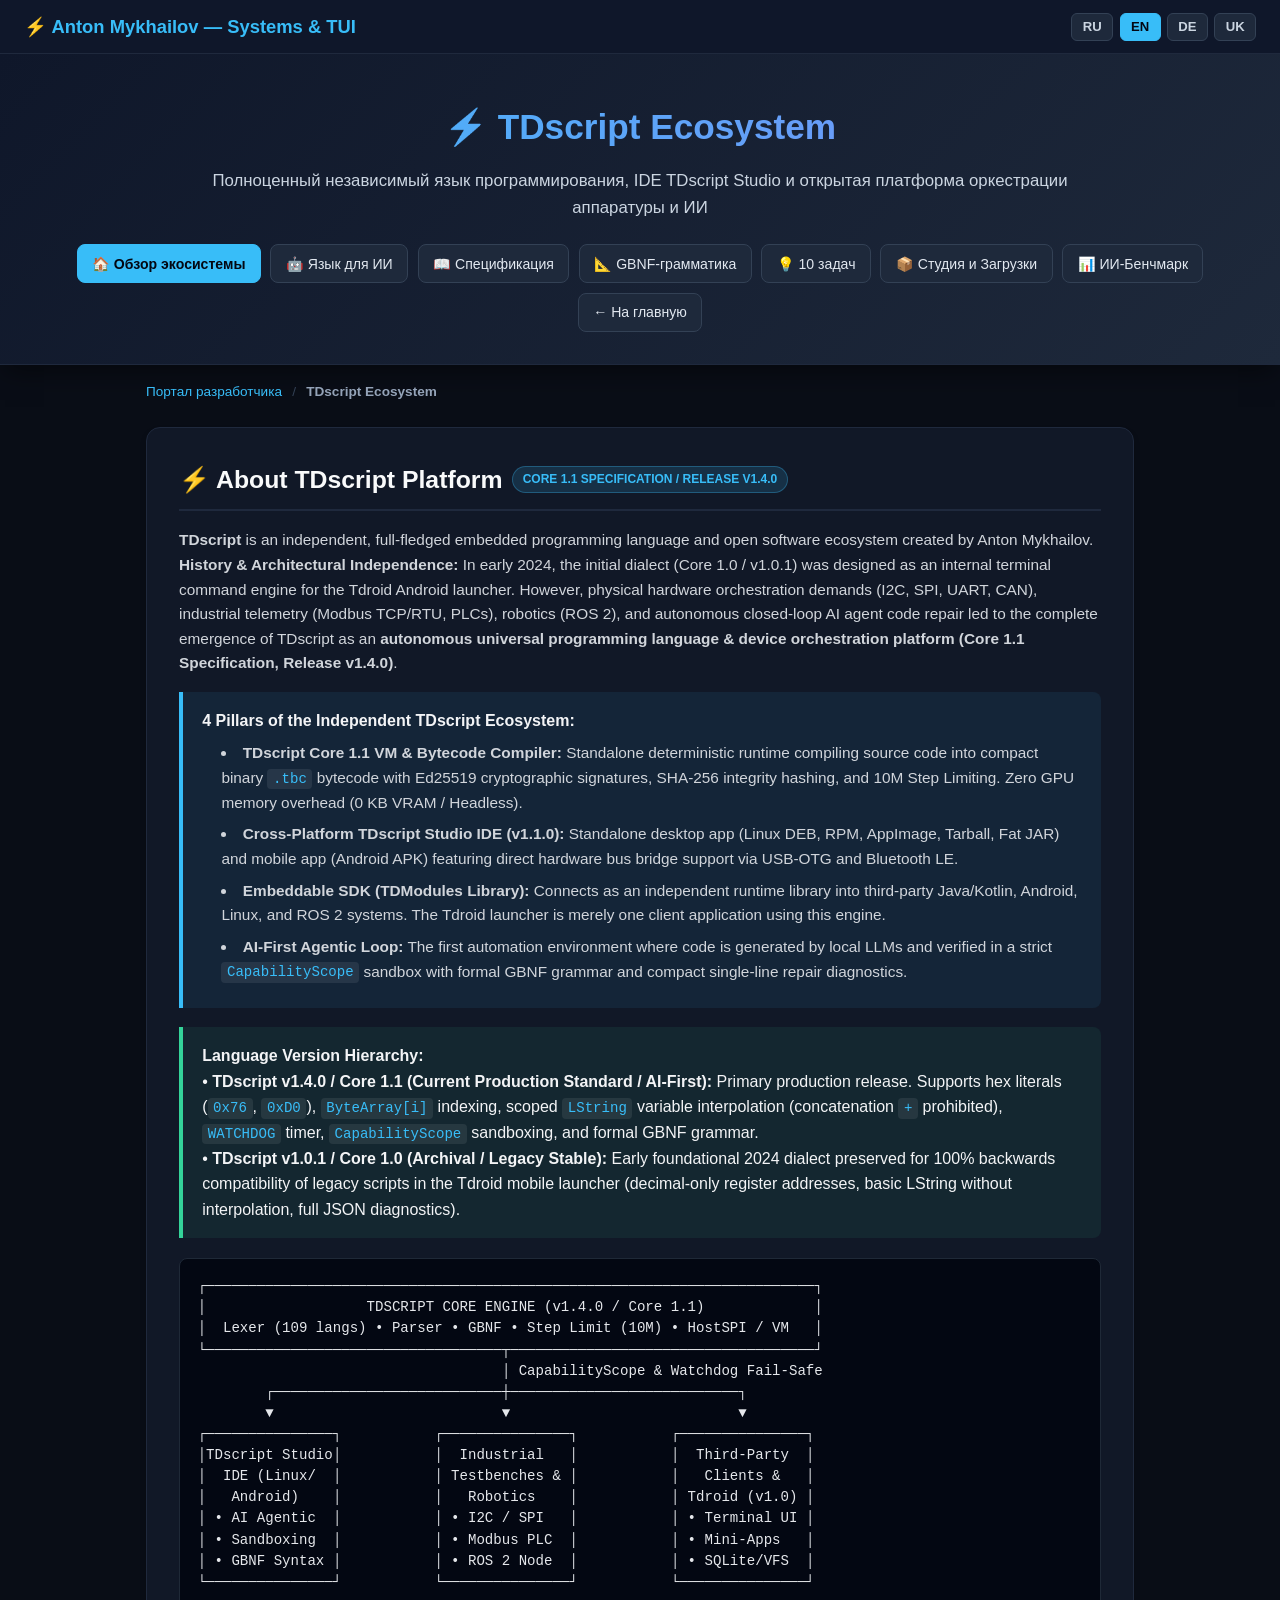
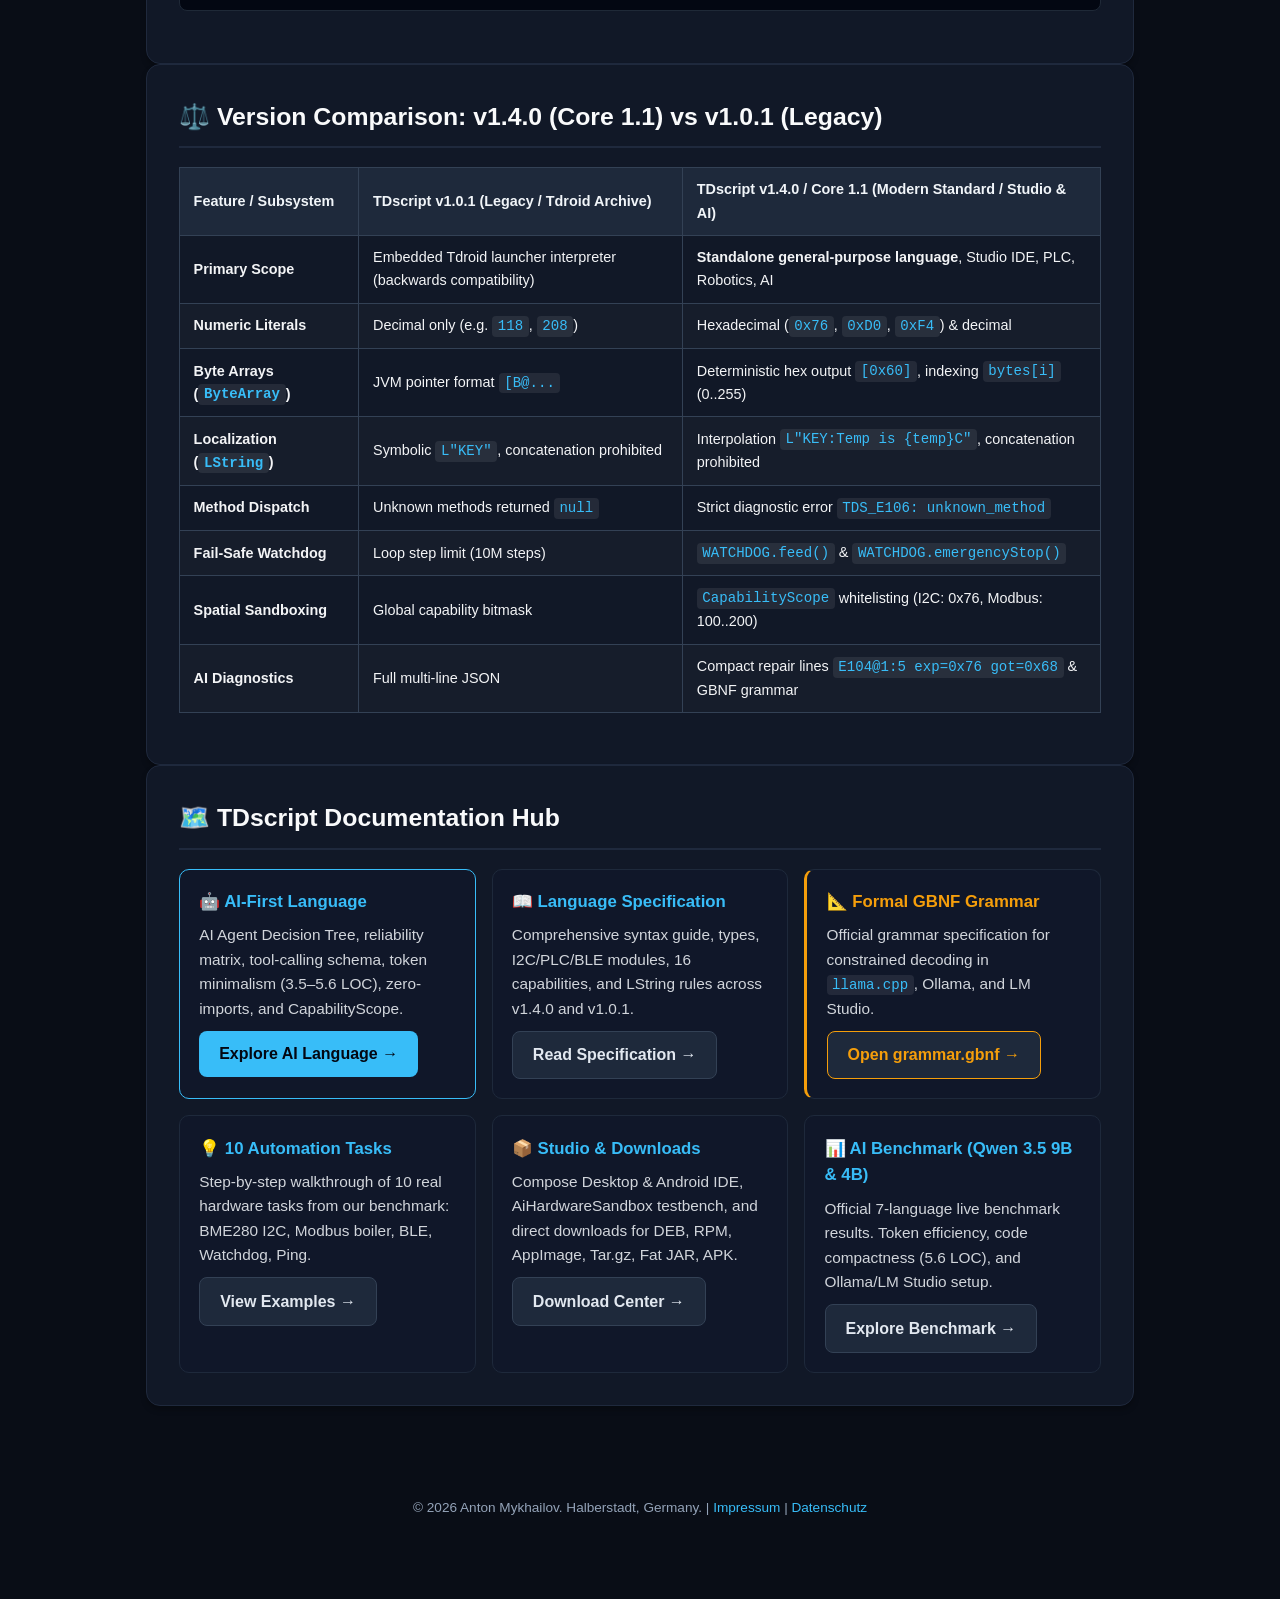
==== tdscript/index.html @ 23e8e233 "feat(ai-language): add AI Decision Tree, reliability matrix, LLM direct appeal, and tool calling sch" ====
<!DOCTYPE html>
<html lang="ru">
<head>
  <meta charset="UTF-8">
  <meta name="viewport" content="width=device-width, initial-scale=1.0">
  <title>TDscript Ecosystem — Independent Scripting Language, Studio IDE & Hardware Orchestration</title>
  <meta name="description" content="TDscript: Standalone deterministic programming language, TDscript Studio IDE, and device orchestration platform for microchips, robotics, and industrial IoT (v1.4.0 Core 1.1 & v1.0.1 Legacy)." />
  <link rel="stylesheet" href="../css/style.css">
  <link rel="help" type="text/plain" href="../llms.txt" title="LLM context file" />
</head>
<body>

  <!-- TOP BAR -->
  <div class="top-bar">
    <a href="../index.html" class="logo">⚡ Anton Mykhailov — Systems & TUI</a>
    <div class="lang-switcher">
      <button class="lang-btn active" id="btn-ru" onclick="setLang('ru')">RU</button>
      <button class="lang-btn" id="btn-en" onclick="setLang('en')">EN</button>
      <button class="lang-btn" id="btn-de" onclick="setLang('de')">DE</button>
      <button class="lang-btn" id="btn-uk" onclick="setLang('uk')">UK</button>
    </div>
  </div>

  <!-- HEADER -->
  <header>
    <h1>⚡ TDscript Ecosystem</h1>
    <p>Полноценный независимый язык программирования, IDE TDscript Studio и открытая платформа оркестрации аппаратуры и ИИ</p>
    <nav class="nav-bar">
      <a href="index.html" class="active">🏠 Обзор экосистемы</a>
      <a href="ai-language.html">🤖 Язык для ИИ</a>
      <a href="language.html">📖 Спецификация</a>
      <a href="grammar.gbnf" target="_blank">📐 GBNF-грамматика</a>
      <a href="examples.html">💡 10 задач</a>
      <a href="studio.html">📦 Студия и Загрузки</a>
      <a href="benchmark.html">📊 ИИ-Бенчмарк</a>
      <a href="../index.html">← На главную</a>
    </nav>
  </header>

  <!-- BREADCRUMBS -->
  <div class="breadcrumbs">
    <a href="../index.html">Портал разработчика</a> <span>/</span> <strong>TDscript Ecosystem</strong>
  </div>

  <div class="container">

    <!-- ==================== RU VIEW ==================== -->
    <div id="view-ru" class="lang-view active">
      
      <!-- СЕКЦИЯ 1: ОБЗОР -->
      <section class="card">
        <h2>⚡ О языке и платформе TDscript <span class="badge badge-accent">Спецификация Core 1.1 / Релиз v1.4.0</span></h2>
        <p>
          <strong>TDscript</strong> — это самостоятельный, полнофункциональный встраиваемый язык программирования и открытая программная экосистема, созданная Антоном Михайловым. 
        </p>
        <p>
          <strong>История и архитектурная независимость:</strong> В начале 2024 года первая базовая версия (Core 1.0 / v1.0.1) проектировалась как внутренний командный интерпретатор для Android-лаунчера Tdroid. Однако строгие требования к аппаратному управлению микросхемами (I2C, SPI, UART, CAN), промышленной телеметрии (Modbus TCP/RTU, ПЛК), робототехнике (ROS 2) и автономной самопочинке кода локальными нейросетями привели к полному выделению TDscript в <strong>самостоятельный универсальный язык программирования и платформу оркестрации аппаратуры (Спецификация Core 1.1, релиз v1.4.0)</strong>.
        </p>

        <div class="callout callout-blue" style="margin: 1rem 0;">
          <strong>4 столпа независимой экосистемы TDscript:</strong>
          <ul style="margin: 0.5rem 0 0.5rem 1.2rem; padding: 0;">
            <li><strong>TDscript Core 1.1 VM &amp; Байткод-компилятор:</strong> автономный сверхлегкий исполнитель, транслирующий код в компактный детерминированный байткод <code>.tbc</code> с криптографической проверкой цифровых подписей Ed25519, SHA-256 хешированием и лимитом выполнения (Step Limiter 10M). Нулевой оверхед видеопамяти (0 KB VRAM / Headless).</li>
            <li><strong>Кроссплатформенная среда TDscript Studio IDE (v1.1.0):</strong> отдельное приложение для настольных ПК (Linux DEB, RPM, AppImage, Tarball, Fat JAR) и мобильных устройств (Android APK) со встроенной поддержкой шинных переходников USB-OTG и Bluetooth LE.</li>
            <li><strong>Открытый SDK (библиотека TDModules):</strong> подключается как независимый встраиваемый рантайм в сторонние Java/Kotlin, Android, Linux и ROS 2 проекты. Лаунчер Tdroid — лишь один из прикладных клиентов, использующих этот движок.</li>
            <li><strong>AI-First агентный цикл:</strong> первая среда автоматизации, где генератором кода является LLM, а верификатором — строгая аппаратная песочница <code>CapabilityScope</code> с формальной GBNF-грамматикой и компактными однострочными ошибками ремонта.</li>
          </ul>
        </div>

        <div class="callout callout-green">
          <strong>Иерархия версий языка:</strong>
          <br>• <strong>TDscript v1.4.0 / Core 1.1 (Современный промышленный стандарт / AI-First):</strong> основной релиз. Поддерживает hex-литералы (<code>0x76</code>, <code>0xD0</code>), индексацию <code>ByteArray[i]</code>, интерполяцию переменных в <code>LString</code> (запрет конкатенации <code>+</code>), сторожевой таймер <code>WATCHDOG</code>, пространственную песочницу <code>CapabilityScope</code> и формальную GBNF-грамматику.
          <br>• <strong>TDscript v1.0.1 / Core 1.0 (Архивная / Legacy Stable):</strong> ранняя редакция 2024 года, сохраняемая для 100% обратной совместимости старых скриптов в мобильном лаунчере Tdroid (десятичные адреса регистров, базовый LString без интерполяции, полный JSON ошибок).
        </div>

        <pre><code>┌────────────────────────────────────────────────────────────────────────┐
│                   TDSCRIPT CORE ENGINE (v1.4.0 / Core 1.1)             │
│  Лексер (109 языков) • Парсер • GBNF • Step Limit (10M) • HostSPI / VM │
└───────────────────────────────────┬────────────────────────────────────┘
                                    │ CapabilityScope & Watchdog Fail-Safe
        ┌───────────────────────────┼───────────────────────────┐
        ▼                           ▼                           ▼
┌───────────────┐           ┌───────────────┐           ┌───────────────┐
│TDscript Studio│           │ Промышленные  │           │   Сторонние   │
│  IDE (Linux/  │           │   Стенды и    │           │  Клиенты &    │
│   Android)    │           │  Робототехника│           │ Tdroid (v1.0) │
│ • AI Agentic  │           │ • I2C / SPI   │           │ • Terminal UI │
│ • Sandboxing  │           │ • Modbus PLC  │           │ • Mini-Apps   │
│ • GBNF Syntax │           │ • ROS 2 Node  │           │ • SQLite/VFS  │
└───────────────┘           └───────────────┘           └───────────────┘</code></pre>
      </section>

      <!-- СЕКЦИЯ 2: МАТРИЦА СРАВНЕНИЯ ВЕРСИЙ -->
      <section class="card">
        <h2>⚖️ Сравнение версий: v1.4.0 (Core 1.1) против v1.0.1 (Legacy)</h2>
        <p>
          Вся архитектурная эволюция языка проводилась с сохранением строгой преемственности. Ниже приведена матрица различий между классическим ядром v1.0.1 и современным v1.4.0:
        </p>
        
        <div class="table-wrapper">
          <table>
            <thead>
              <tr>
                <th>Возможность / Подсистема</th>
                <th>TDscript v1.0.1 (Архивная / Tdroid Legacy)</th>
                <th>TDscript v1.4.0 / Core 1.1 (Современный стандарт / Студия &amp; AI)</th>
              </tr>
            </thead>
            <tbody>
              <tr>
                <td><strong>Статус и назначение</strong></td>
                <td>Встроенный интерпретатор лаунчера Tdroid (обратная совместимость)</td>
                <td><strong>Самостоятельный язык общего назначения</strong>, Studio IDE, робототехника, ПЛК, ИИ</td>
              </tr>
              <tr>
                <td><strong>Числовые литералы</strong></td>
                <td>Только десятичные (например, <code>118</code>, <code>208</code>)</td>
                <td>Шестнадцатеричные (<code>0x76</code>, <code>0xD0</code>, <code>0xF4</code>) и десятичные</td>
              </tr>
              <tr>
                <td><strong>Байтовые массивы (<code>ByteArray</code>)</strong></td>
                <td>Базовый вывод JVM-указателя <code>[B@...</code></td>
                <td>Детерминированный hex-вывод <code>[0x60]</code>, индексация <code>bytes[i]</code> (0..255)</td>
              </tr>
              <tr>
                <td><strong>Локализация (<code>LString</code>)</strong></td>
                <td>Символический ключ <code>L"KEY"</code>, запрет конкатенации <code>+</code></td>
                <td>Интерполяция <code>L"KEY:Temp is {temp}C"</code> из переменных скоупа, запрет <code>+</code></td>
              </tr>
              <tr>
                <td><strong>Диспетчеризация методов</strong></td>
                <td>Неизвестные методы возвращали <code>null</code></td>
                <td>Строгая ошибка <code>TDS_E106: E106@line:col unknown_method on=&lt;type&gt;</code></td>
              </tr>
              <tr>
                <td><strong>Сторож безопасности (Watchdog)</strong></td>
                <td>Базовый лимит шагов цикла (10 млн шагов)</td>
                <td>Аппаратный сторож <code>WATCHDOG.feed()</code> и аварийный сброс <code>WATCHDOG.emergencyStop()</code></td>
              </tr>
              <tr>
                <td><strong>Пространственная изоляция</strong></td>
                <td>Общая битовая маска разрешений (Capabilities)</td>
                <td><code>CapabilityScope</code>: белые списки I2C (<code>0x76</code>), Modbus (100..200), Serial</td>
              </tr>
              <tr>
                <td><strong>Формат ошибок для ИИ</strong></td>
                <td>Многострочный подробный JSON <code>CompilerErrorDiagnostic</code></td>
                <td>Компактная строка ремонта <code>E104@1:5 exp=0x76 got=0x68</code> + GBNF-грамматика</td>
              </tr>
            </tbody>
          </table>
        </div>
      </section>

      <!-- СЕКЦИЯ 3: КАРТА РАЗДЕЛОВ -->
      <section class="card">
        <h2>🗺️ Разделы портала TDscript</h2>
        <div class="feature-grid">
          <div class="feature-box" style="border: 1px solid var(--accent);">
            <h4><a href="ai-language.html">🤖 Язык для ИИ (AI-First)</a></h4>
            <p>
              Дерево решений для ИИ, матрица надёжности, схема Tool Calling, минимализм токенов (3.5–5.6 LOC), zero-imports, песочница CapabilityScope и компактные ошибки.
            </p>
            <a href="ai-language.html" class="btn-primary" style="margin-top: 0.6rem;">Изучить язык для ИИ →</a>
          </div>
          <div class="feature-box">
            <h4><a href="language.html">📖 Спецификация языка</a></h4>
            <p>
              Полный синтаксис, типы данных, встроенные модули I2C, PLC, BLE, NET, WATCHDOG, матрица 16 прав доступа и правила работы с LString в v1.4.0 и v1.0.1.
            </p>
            <a href="language.html" class="btn-secondary" style="margin-top: 0.6rem;">Читать спецификацию →</a>
          </div>
          <div class="feature-box" style="border-left: 3px solid #f59e0b;">
            <h4><a href="grammar.gbnf" target="_blank" style="color: #f59e0b;">📐 Формальная GBNF-грамматика</a></h4>
            <p>
              Эталонная грамматика TDscript Core 1.1 для гарантированного детерминированного декодирования в <code>llama.cpp</code>, Ollama и LM Studio.
            </p>
            <a href="grammar.gbnf" target="_blank" class="btn-secondary" style="margin-top: 0.6rem; border-color: #f59e0b; color: #f59e0b;">Открыть grammar.gbnf →</a>
          </div>
          <div class="feature-box">
            <h4><a href="examples.html">💡 10 задач автоматизации</a></h4>
            <p>
              Практическая библиотека из 10 реальных сценариев бенчмарка: BME280 I2C, ПЛК бойлера, BLE-сканер, сторожевой таймер и закрытый контур самопочинки.
            </p>
            <a href="examples.html" class="btn-secondary" style="margin-top: 0.6rem;">Смотреть примеры →</a>
          </div>
          <div class="feature-box">
            <h4><a href="studio.html">📦 Студия и Загрузки</a></h4>
            <p>
              Кроссплатформенная IDE TDscript Studio (Linux/Android), аппаратный симулятор AiHardwareSandbox и пакеты: DEB, RPM, AppImage, Tar.gz, Fat JAR, APK.
            </p>
            <a href="studio.html" class="btn-secondary" style="margin-top: 0.6rem;">Центр загрузок →</a>
          </div>
          <div class="feature-box">
            <h4><a href="benchmark.html">📊 ИИ-Бенчмарк языков</a></h4>
            <p>
              Официальные результаты тестирования локальных LLM (Qwen 3.5 9B и 4B) на 7 языках (TDscript, Python, C++, Lua, JS, Kotlin, Rust). Метрики токенов и надежности.
            </p>
            <a href="benchmark.html" class="btn-secondary" style="margin-top: 0.6rem;">Изучить бенчмарк →</a>
          </div>
        </div>
      </section>

    </div>

    <!-- ==================== EN VIEW ==================== -->
    <div id="view-en" class="lang-view">
      
      <!-- SECTION 1: ABOUT -->
      <section class="card">
        <h2>⚡ About TDscript Platform <span class="badge badge-accent">Core 1.1 Specification / Release v1.4.0</span></h2>
        <p>
          <strong>TDscript</strong> is an independent, full-fledged embedded programming language and open software ecosystem created by Anton Mykhailov.
        </p>
        <p>
          <strong>History &amp; Architectural Independence:</strong> In early 2024, the initial dialect (Core 1.0 / v1.0.1) was designed as an internal terminal command engine for the Tdroid Android launcher. However, physical hardware orchestration demands (I2C, SPI, UART, CAN), industrial telemetry (Modbus TCP/RTU, PLCs), robotics (ROS 2), and autonomous closed-loop AI agent code repair led to the complete emergence of TDscript as an <strong>autonomous universal programming language &amp; device orchestration platform (Core 1.1 Specification, Release v1.4.0)</strong>.
        </p>

        <div class="callout callout-blue" style="margin: 1rem 0;">
          <strong>4 Pillars of the Independent TDscript Ecosystem:</strong>
          <ul style="margin: 0.5rem 0 0.5rem 1.2rem; padding: 0;">
            <li><strong>TDscript Core 1.1 VM &amp; Bytecode Compiler:</strong> Standalone deterministic runtime compiling source code into compact binary <code>.tbc</code> bytecode with Ed25519 cryptographic signatures, SHA-256 integrity hashing, and 10M Step Limiting. Zero GPU memory overhead (0 KB VRAM / Headless).</li>
            <li><strong>Cross-Platform TDscript Studio IDE (v1.1.0):</strong> Standalone desktop app (Linux DEB, RPM, AppImage, Tarball, Fat JAR) and mobile app (Android APK) featuring direct hardware bus bridge support via USB-OTG and Bluetooth LE.</li>
            <li><strong>Embeddable SDK (TDModules Library):</strong> Connects as an independent runtime library into third-party Java/Kotlin, Android, Linux, and ROS 2 systems. The Tdroid launcher is merely one client application using this engine.</li>
            <li><strong>AI-First Agentic Loop:</strong> The first automation environment where code is generated by local LLMs and verified in a strict <code>CapabilityScope</code> sandbox with formal GBNF grammar and compact single-line repair diagnostics.</li>
          </ul>
        </div>

        <div class="callout callout-green">
          <strong>Language Version Hierarchy:</strong>
          <br>• <strong>TDscript v1.4.0 / Core 1.1 (Current Production Standard / AI-First):</strong> Primary production release. Supports hex literals (<code>0x76</code>, <code>0xD0</code>), <code>ByteArray[i]</code> indexing, scoped <code>LString</code> variable interpolation (concatenation <code>+</code> prohibited), <code>WATCHDOG</code> timer, <code>CapabilityScope</code> sandboxing, and formal GBNF grammar.
          <br>• <strong>TDscript v1.0.1 / Core 1.0 (Archival / Legacy Stable):</strong> Early foundational 2024 dialect preserved for 100% backwards compatibility of legacy scripts in the Tdroid mobile launcher (decimal-only register addresses, basic LString without interpolation, full JSON diagnostics).
        </div>

        <pre><code>┌────────────────────────────────────────────────────────────────────────┐
│                   TDSCRIPT CORE ENGINE (v1.4.0 / Core 1.1)             │
│  Lexer (109 langs) • Parser • GBNF • Step Limit (10M) • HostSPI / VM   │
└───────────────────────────────────┬────────────────────────────────────┘
                                    │ CapabilityScope & Watchdog Fail-Safe
        ┌───────────────────────────┼───────────────────────────┐
        ▼                           ▼                           ▼
┌───────────────┐           ┌───────────────┐           ┌───────────────┐
│TDscript Studio│           │  Industrial   │           │  Third-Party  │
│  IDE (Linux/  │           │ Testbenches & │           │   Clients &   │
│   Android)    │           │   Robotics    │           │ Tdroid (v1.0) │
│ • AI Agentic  │           │ • I2C / SPI   │           │ • Terminal UI │
│ • Sandboxing  │           │ • Modbus PLC  │           │ • Mini-Apps   │
│ • GBNF Syntax │           │ • ROS 2 Node  │           │ • SQLite/VFS  │
└───────────────┘           └───────────────┘           └───────────────┘</code></pre>
      </section>

      <!-- SECTION 2: VERSION COMPARISON -->
      <section class="card">
        <h2>⚖️ Version Comparison: v1.4.0 (Core 1.1) vs v1.0.1 (Legacy)</h2>
        <div class="table-wrapper">
          <table>
            <thead>
              <tr>
                <th>Feature / Subsystem</th>
                <th>TDscript v1.0.1 (Legacy / Tdroid Archive)</th>
                <th>TDscript v1.4.0 / Core 1.1 (Modern Standard / Studio &amp; AI)</th>
              </tr>
            </thead>
            <tbody>
              <tr>
                <td><strong>Primary Scope</strong></td>
                <td>Embedded Tdroid launcher interpreter (backwards compatibility)</td>
                <td><strong>Standalone general-purpose language</strong>, Studio IDE, PLC, Robotics, AI</td>
              </tr>
              <tr>
                <td><strong>Numeric Literals</strong></td>
                <td>Decimal only (e.g. <code>118</code>, <code>208</code>)</td>
                <td>Hexadecimal (<code>0x76</code>, <code>0xD0</code>, <code>0xF4</code>) & decimal</td>
              </tr>
              <tr>
                <td><strong>Byte Arrays (<code>ByteArray</code>)</strong></td>
                <td>JVM pointer format <code>[B@...</code></td>
                <td>Deterministic hex output <code>[0x60]</code>, indexing <code>bytes[i]</code> (0..255)</td>
              </tr>
              <tr>
                <td><strong>Localization (<code>LString</code>)</strong></td>
                <td>Symbolic <code>L"KEY"</code>, concatenation prohibited</td>
                <td>Interpolation <code>L"KEY:Temp is {temp}C"</code>, concatenation prohibited</td>
              </tr>
              <tr>
                <td><strong>Method Dispatch</strong></td>
                <td>Unknown methods returned <code>null</code></td>
                <td>Strict diagnostic error <code>TDS_E106: unknown_method</code></td>
              </tr>
              <tr>
                <td><strong>Fail-Safe Watchdog</strong></td>
                <td>Loop step limit (10M steps)</td>
                <td><code>WATCHDOG.feed()</code> & <code>WATCHDOG.emergencyStop()</code></td>
              </tr>
              <tr>
                <td><strong>Spatial Sandboxing</strong></td>
                <td>Global capability bitmask</td>
                <td><code>CapabilityScope</code> whitelisting (I2C: 0x76, Modbus: 100..200)</td>
              </tr>
              <tr>
                <td><strong>AI Diagnostics</strong></td>
                <td>Full multi-line JSON</td>
                <td>Compact repair lines <code>E104@1:5 exp=0x76 got=0x68</code> & GBNF grammar</td>
              </tr>
            </tbody>
          </table>
        </div>
      </section>

      <!-- SECTION 3: CARDS GRID -->
      <section class="card">
        <h2>🗺️ TDscript Documentation Hub</h2>
        <div class="feature-grid">
          <div class="feature-box" style="border: 1px solid var(--accent);">
            <h4><a href="ai-language.html">🤖 AI-First Language</a></h4>
            <p>AI Agent Decision Tree, reliability matrix, tool-calling schema, token minimalism (3.5–5.6 LOC), zero-imports, and CapabilityScope.</p>
            <a href="ai-language.html" class="btn-primary" style="margin-top: 0.6rem;">Explore AI Language →</a>
          </div>
          <div class="feature-box">
            <h4><a href="language.html">📖 Language Specification</a></h4>
            <p>Comprehensive syntax guide, types, I2C/PLC/BLE modules, 16 capabilities, and LString rules across v1.4.0 and v1.0.1.</p>
            <a href="language.html" class="btn-secondary" style="margin-top: 0.6rem;">Read Specification →</a>
          </div>
          <div class="feature-box" style="border-left: 3px solid #f59e0b;">
            <h4><a href="grammar.gbnf" target="_blank" style="color: #f59e0b;">📐 Formal GBNF Grammar</a></h4>
            <p>Official grammar specification for constrained decoding in <code>llama.cpp</code>, Ollama, and LM Studio.</p>
            <a href="grammar.gbnf" target="_blank" class="btn-secondary" style="margin-top: 0.6rem; border-color: #f59e0b; color: #f59e0b;">Open grammar.gbnf →</a>
          </div>
          <div class="feature-box">
            <h4><a href="examples.html">💡 10 Automation Tasks</a></h4>
            <p>Step-by-step walkthrough of 10 real hardware tasks from our benchmark: BME280 I2C, Modbus boiler, BLE, Watchdog, Ping.</p>
            <a href="examples.html" class="btn-secondary" style="margin-top: 0.6rem;">View Examples →</a>
          </div>
          <div class="feature-box">
            <h4><a href="studio.html">📦 Studio & Downloads</a></h4>
            <p>Compose Desktop & Android IDE, AiHardwareSandbox testbench, and direct downloads for DEB, RPM, AppImage, Tar.gz, Fat JAR, APK.</p>
            <a href="studio.html" class="btn-secondary" style="margin-top: 0.6rem;">Download Center →</a>
          </div>
          <div class="feature-box">
            <h4><a href="benchmark.html">📊 AI Benchmark (Qwen 3.5 9B & 4B)</a></h4>
            <p>Official 7-language live benchmark results. Token efficiency, code compactness (5.6 LOC), and Ollama/LM Studio setup.</p>
            <a href="benchmark.html" class="btn-secondary" style="margin-top: 0.6rem;">Explore Benchmark →</a>
          </div>
        </div>
      </section>
    </div>

    <!-- ==================== DE VIEW ==================== -->
    <div id="view-de" class="lang-view">
      
      <!-- SEKTION 1: ÜBERBLICK -->
      <section class="card">
        <h2>⚡ Über die TDscript-Plattform <span class="badge badge-accent">Core 1.1 Spezifikation / Release v1.4.0</span></h2>
        <p>
          <strong>TDscript</strong> ist eine eigenständige, vollwertige eingebettete Programmiersprache und ein offenes Software-Ökosystem von Anton Mykhailov für <strong>Geräte- und Chip-Orchestrierung</strong>.
        </p>
        <p>
          <strong>Historische Evolution &amp; Unabhängigkeit:</strong> Anfang 2024 entstand die Basisversion (Core 1.0 / v1.0.1) als interner Terminalbefehls-Interpreter für den Android-Launcher Tdroid. Durch die steigenden Anforderungen an physikalische Busse (I2C, SPI, UART, CAN), SPS-Steuerungen (Modbus TCP/RTU), Robotik (ROS 2) und autonome KI-Agenten entwickelte sich TDscript zu einer <strong>vollständig unabhängigen universellen Programmiersprache (Spezifikation Core 1.1, Release v1.4.0)</strong>.
        </p>

        <div class="callout callout-blue" style="margin: 1rem 0;">
          <strong>4 Säulen des TDscript-Ökosystems:</strong>
          <ul style="margin: 0.5rem 0 0.5rem 1.2rem; padding: 0;">
            <li><strong>TDscript Core 1.1 VM &amp; Bytecode-Compiler:</strong> Autonomer Laufzeitinterpreter, der Code in kompakten deterministischen <code>.tbc</code>-Bytecode mit Ed25519-Signaturprüfung und SHA-256-Hashing kompiliert. Null VRAM-Overhead (0 KB VRAM / Headless).</li>
            <li><strong>Plattformübergreifende TDscript Studio IDE (v1.1.0):</strong> Eigenständige Desktop-Anwendung (Linux DEB, RPM, AppImage, Tarball, Fat JAR) und mobile App (Android APK) mit Unterstützung von USB-OTG Bus-Bridges und BLE.</li>
            <li><strong>Einbettbares SDK (TDModules-Bibliothek):</strong> Unabhängige Laufzeitbibliothek zur Integration in beliebige Java/Kotlin-, Android-, Linux- und ROS 2-Projekte. Der Tdroid-Launcher ist lediglich ein Client.</li>
            <li><strong>AI-First Agentic Loop:</strong> Die erste Automatisierungsumgebung, in der Code durch LLMs generiert und in einer strikten <code>CapabilityScope</code>-Sandbox mit formaler GBNF-Grammatik repariert wird.</li>
          </ul>
        </div>

        <div class="callout callout-green">
          <strong>Hierarchie der Sprachversionen:</strong>
          <br>• <strong>TDscript v1.4.0 / Core 1.1 (Aktueller Industriestandard / AI-First):</strong> Hauptproduktions-Release. Enthält native Hexadezimal-Literale (<code>0x76</code>), <code>ByteArray[i]</code>-Indexierung, Variablen-Interpolation in <code>LString</code>, Watchdog und formale GBNF-Grammatik.
          <br>• <strong>TDscript v1.0.1 / Core 1.0 (Archiviert / Legacy-Stabil):</strong> Ursprüngliche Version (2024), aktiv im mobilen Launcher Tdroid für 100% Abwärtskompatibilität (Dezimalregister, Standard-LString, Voll-JSON).
        </div>
      </section>

      <!-- SEKTION 2: VERGLEICHSTABELLE -->
      <section class="card">
        <h2>⚖️ Versionsvergleich: v1.4.0 (Core 1.1) vs v1.0.1 (Legacy)</h2>
        <div class="table-wrapper">
          <table>
            <thead>
              <tr>
                <th>Funktion / Subsystem</th>
                <th>TDscript v1.0.1 (Legacy / Tdroid)</th>
                <th>TDscript v1.4.0 / Core 1.1 (Moderner Standard / Studio &amp; KI)</th>
              </tr>
            </thead>
            <tbody>
              <tr>
                <td><strong>Haupteinsatzbereich</strong></td>
                <td>Integrierter Interpreter in Tdroid (Abwärtskompatibilität)</td>
                <td><strong>Eigenständige Programmiersprache</strong>, Studio IDE, SPS, Robotik, KI</td>
              </tr>
              <tr>
                <td><strong>Zahlenliterale</strong></td>
                <td>Nur dezimal (z. B. <code>118</code>, <code>208</code>)</td>
                <td>Hexadezimal (<code>0x76</code>, <code>0xD0</code>, <code>0xF4</code>) und dezimal</td>
              </tr>
              <tr>
                <td><strong>Byte-Arrays (<code>ByteArray</code>)</strong></td>
                <td>JVM-Zeiger-Format <code>[B@...</code></td>
                <td>Deterministische Hex-Ausgabe <code>[0x60]</code>, Indexierung <code>bytes[i]</code> (0..255)</td>
              </tr>
              <tr>
                <td><strong>Lokalisierung (<code>LString</code>)</strong></td>
                <td>Symbolischer Schlüssel <code>L"KEY"</code></td>
                <td>Interpolation <code>L"KEY:Temp is {temp}C"</code> (Verkettung mit <code>+</code> verboten)</td>
              </tr>
              <tr>
                <td><strong>Methodenaufruf</strong></td>
                <td>Unbekannte Methoden gaben <code>null</code> zurück</td>
                <td>Strikter Fehler <code>TDS_E106: unknown_method</code></td>
              </tr>
              <tr>
                <td><strong>Watchdog-Schutz</strong></td>
                <td>Schleifenschritt-Limit (10 Mio. Schritte)</td>
                <td>Hardware-Watchdog <code>WATCHDOG.feed()</code> &amp; Not-Aus <code>emergencyStop()</code></td>
              </tr>
              <tr>
                <td><strong>Sicherheitsisolation</strong></td>
                <td>Globale Berechtigungsmaske</td>
                <td><code>CapabilityScope</code>-Whitelisting (I2C: 0x76, Modbus: 100..200)</td>
              </tr>
              <tr>
                <td><strong>Fehlerformat für KI</strong></td>
                <td>Ausführliches mehrzeiliges JSON</td>
                <td>Kompakte Reparaturzeile <code>E104@1:5 exp=0x76 got=0x68</code> &amp; GBNF-Grammatik</td>
              </tr>
            </tbody>
          </table>
        </div>
      </section>

      <!-- SEKTION 3: DOKUMENTATIONS-HUB -->
      <section class="card">
        <h2>🗺️ TDscript Dokumentations-Hub</h2>
        <div class="feature-grid">
          <div class="feature-box" style="border: 1px solid var(--accent);">
            <h4><a href="ai-language.html">🤖 Sprache für KI (AI-First)</a></h4>
            <p>Entscheidungsbaum für KI-Agenten, Zuverlässigkeitsmatrix, Tool-Calling-Schema, Token-Minimalismus (3.5–5.6 LOC), Zero-Imports und CapabilityScope.</p>
            <a href="ai-language.html" class="btn-primary" style="margin-top: 0.6rem;">KI-Sprache entdecken →</a>
          </div>
          <div class="feature-box">
            <h4><a href="language.html">📖 Sprachspezifikation</a></h4>
            <p>Vollständige Syntaxreferenz, Datentypen, I2C/SPS/BLE-Module, Sicherheitsmatrix und LString-Regeln.</p>
            <a href="language.html" class="btn-secondary" style="margin-top: 0.6rem;">Spezifikation lesen →</a>
          </div>
          <div class="feature-box" style="border-left: 3px solid #f59e0b;">
            <h4><a href="grammar.gbnf" target="_blank" style="color: #f59e0b;">📐 Formale GBNF-Grammatik</a></h4>
            <p>Offizielle GBNF-Grammatikdatei für determiniertes Decoding mit <code>llama.cpp</code>, Ollama und LM Studio.</p>
            <a href="grammar.gbnf" target="_blank" class="btn-secondary" style="margin-top: 0.6rem; border-color: #f59e0b; color: #f59e0b;">grammar.gbnf öffnen →</a>
          </div>
          <div class="feature-box">
            <h4><a href="examples.html">💡 10 Automatisierungsaufgaben</a></h4>
            <p>10 reale Hardware-Szenarien aus dem Benchmark: BME280, Modbus-Kessel, BLE-Scan, Watchdog und KI-Reparatur.</p>
            <a href="examples.html" class="btn-secondary" style="margin-top: 0.6rem;">Beispiele ansehen →</a>
          </div>
          <div class="feature-box">
            <h4><a href="studio.html">📦 Studio &amp; Downloads</a></h4>
            <p>TDscript Studio IDE für Linux &amp; Android, Hardware-Simulator und direkte Downloads für DEB, RPM, AppImage, JAR, APK.</p>
            <a href="studio.html" class="btn-secondary" style="margin-top: 0.6rem;">Download-Center →</a>
          </div>
          <div class="feature-box">
            <h4><a href="benchmark.html">📊 KI-Benchmark</a></h4>
            <p>Offizielle Benchmark-Ergebnisse für lokale LLMs (Qwen 3.5 9B &amp; 4B) über 7 Sprachen. Token- und Zeilenvergleich.</p>
            <a href="benchmark.html" class="btn-secondary" style="margin-top: 0.6rem;">Benchmark studieren →</a>
          </div>
        </div>
      </section>
    </div>

    <!-- ==================== UK VIEW ==================== -->
    <div id="view-uk" class="lang-view">
      
      <!-- СЕКЦІЯ 1: ОГЛЯД -->
      <section class="card">
        <h2>⚡ Про мову та платформу TDscript <span class="badge badge-accent">Специфікація Core 1.1 / Реліз v1.4.0</span></h2>
        <p>
          <strong>TDscript</strong> — це самостійна, повнофункціональна вбудована мова програмування та відкрита програмна екосистема від Антона Михайлова.
        </p>
        <p>
          <strong>Історія та архітектурна незалежність:</strong> На початку 2024 року базова версія (Core 1.0 / v1.0.1) створювалася як внутрішній інтерпретатор термінальних команд лаунчера Tdroid. Проте вимоги до прямого апаратного контролю мікросхем (I2C, SPI, UART, CAN), промислової телеметрії (Modbus TCP/RTU, ПЛК), робототехніки (ROS 2) та автономного самовідновлення коду локальними нейромережами перетворили TDscript на <strong>повноцінну незалежну платформу програмування (Специфікація Core 1.1, реліз v1.4.0)</strong>.
        </p>

        <div class="callout callout-blue" style="margin: 1rem 0;">
          <strong>4 опори незалежної екосистеми TDscript:</strong>
          <ul style="margin: 0.5rem 0 0.5rem 1.2rem; padding: 0;">
            <li><strong>TDscript Core 1.1 VM &amp; Байткод-компілятор:</strong> автономний детермінований рантайм, що компілює код у компактний байткод <code>.tbc</code> з перевіркою цифрових підписів Ed25519 та лімітом виконання (Step Limiter 10M). 0 КБ навантаження на GPU (0 KB VRAM / Headless).</li>
            <li><strong>Кросплатформна IDE TDscript Studio (v1.1.0):</strong> окремий додаток для ПК (Linux DEB, RPM, AppImage, Tarball, Fat JAR) та мобільних пристроїв (Android APK) з прямою підтримкою USB-OTG шинних адаптерів та Bluetooth LE.</li>
            <li><strong>Вбудований SDK (бібліотека TDModules):</strong> підключається як незалежний рантайм у сторонні системи на Java/Kotlin, Android, Linux та ROS 2. Лаунчер Tdroid — лише один з клієнтів.</li>
            <li><strong>AI-First агентний цикл:</strong> середовище, де код генерується локальними LLM та верифікується у суворій пісочниці <code>CapabilityScope</code> з формальною GBNF-граматикою та компактними помилками ремонту.</li>
          </ul>
        </div>

        <div class="callout callout-green">
          <strong>Ієрархія версій мови:</strong>
          <br>• <strong>TDscript v1.4.0 / Core 1.1 (Сучасний промисловий стандарт / AI-First):</strong> головний робочий реліз. Включає hex-літерали (<code>0x76</code>, <code>0xD0</code>), індексацію <code>ByteArray[i]</code>, інтерполяцію <code>LString</code>, сторож <code>WATCHDOG</code>, пісочницю <code>CapabilityScope</code> та GBNF-граматику.
          <br>• <strong>TDscript v1.0.1 / Core 1.0 (Архівна / Legacy Stable):</strong> рання базова редакція 2024 року, збережена для 100% сумісності старих скриптів у мобільному лаунчері Tdroid (десяткові адреси, базовий LString, повний JSON помилок).
        </div>
      </section>

      <!-- СЕКЦІЯ 2: ТАБЛИЦЯ ПОРІВНЯННЯ -->
      <section class="card">
        <h2>⚖️ Порівняння версій: v1.4.0 (Core 1.1) проти v1.0.1 (Legacy)</h2>
        <div class="table-wrapper">
          <table>
            <thead>
              <tr>
                <th>Можливість / Підсистема</th>
                <th>TDscript v1.0.1 (Архівна / Tdroid Legacy)</th>
                <th>TDscript v1.4.0 / Core 1.1 (Сучасний стандарт / Студія &amp; ШІ)</th>
              </tr>
            </thead>
            <tbody>
              <tr>
                <td><strong>Статус та призначення</strong></td>
                <td>Вбудований інтерпретатор лаунчера Tdroid (сумісність)</td>
                <td><strong>Самостійна мова загального призначення</strong>, Studio IDE, ПЛК, робототехніка, ШІ</td>
              </tr>
              <tr>
                <td><strong>Числові літерали</strong></td>
                <td>Лише десяткові (наприклад, <code>118</code>, <code>208</code>)</td>
                <td>Шістнадцяткові (<code>0x76</code>, <code>0xD0</code>, <code>0xF4</code>) та десяткові</td>
              </tr>
              <tr>
                <td><strong>Байтові масиви (<code>ByteArray</code>)</strong></td>
                <td>Формат покажчика JVM <code>[B@...</code></td>
                <td>Детермінований hex-вивід <code>[0x60]</code>, індексація <code>bytes[i]</code> (0..255)</td>
              </tr>
              <tr>
                <td><strong>Локалізація (<code>LString</code>)</strong></td>
                <td>Символічний ключ <code>L"KEY"</code></td>
                <td>Інтерполяція <code>L"KEY:Temp is {temp}C"</code> (конкатенація заборонена)</td>
              </tr>
              <tr>
                <td><strong>Диспетчеризація методів</strong></td>
                <td>Невідомі методи повертали <code>null</code></td>
                <td>Сувора помилка <code>TDS_E106: unknown_method</code></td>
              </tr>
              <tr>
                <td><strong>Сторож безпеки (Watchdog)</strong></td>
                <td>Ліміт кроків циклу (10 млн кроків)</td>
                <td>Апаратний сторож <code>WATCHDOG.feed()</code> та аварійний зупин <code>emergencyStop()</code></td>
              </tr>
              <tr>
                <td><strong>Просторова ізоляція</strong></td>
                <td>Загальна бітова маска дозволів</td>
                <td><code>CapabilityScope</code>: білі списки I2C (0x76), Modbus (100..200), Serial</td>
              </tr>
              <tr>
                <td><strong>Формат помилок для ШІ</strong></td>
                <td>Багаторядковий детальний JSON</td>
                <td>Компактний рядок ремонту <code>E104@1:5 exp=0x76 got=0x68</code> + GBNF-граматика</td>
              </tr>
            </tbody>
          </table>
        </div>
      </section>

      <!-- СЕКЦІЯ 3: РОЗДІЛИ ПОРТАЛУ -->
      <section class="card">
        <h2>🗺️ Розділи порталу TDscript</h2>
        <div class="feature-grid">
          <div class="feature-box" style="border: 1px solid var(--accent);">
            <h4><a href="ai-language.html">🤖 Мова для ШІ (AI-First)</a></h4>
            <p>Дерево рішень для ШІ, матриця надійності, схема Tool Calling, мінімалізм токенів (3.5–5.6 рядків), zero-imports та CapabilityScope.</p>
            <a href="ai-language.html" class="btn-primary" style="margin-top: 0.6rem;">Дослідити мову для ШІ →</a>
          </div>
          <div class="feature-box">
            <h4><a href="language.html">📖 Специфікація мови</a></h4>
            <p>Повний синтаксис, типи даних, вбудовані модулі I2C, PLC, BLE, NET, WATCHDOG та правила LString.</p>
            <a href="language.html" class="btn-secondary" style="margin-top: 0.6rem;">Читати специфікацію →</a>
          </div>
          <div class="feature-box" style="border-left: 3px solid #f59e0b;">
            <h4><a href="grammar.gbnf" target="_blank" style="color: #f59e0b;">📐 Формальна GBNF-граматика</a></h4>
            <p>Еталонна граматика TDscript Core 1.1 для детермінованого декодування в <code>llama.cpp</code>, Ollama та LM Studio.</p>
            <a href="grammar.gbnf" target="_blank" class="btn-secondary" style="margin-top: 0.6rem; border-color: #f59e0b; color: #f59e0b;">Відкрити grammar.gbnf →</a>
          </div>
          <div class="feature-box">
            <h4><a href="examples.html">💡 10 завдань автоматизації</a></h4>
            <p>Практична бібліотека з 10 реальних сценаріїв бенчмарка: BME280 I2C, ПЛК бойлера, BLE-сканер та самовиправлення.</p>
            <a href="examples.html" class="btn-secondary" style="margin-top: 0.6rem;">Дивитися приклади →</a>
          </div>
          <div class="feature-box">
            <h4><a href="studio.html">📦 Студія та Завантаження</a></h4>
            <p>Кросплатформна IDE TDscript Studio (Linux/Android), симулятор AiHardwareSandbox та готові пакунки DEB, RPM, AppImage, APK.</p>
            <a href="studio.html" class="btn-secondary" style="margin-top: 0.6rem;">Центр завантажень →</a>
          </div>
          <div class="feature-box">
            <h4><a href="benchmark.html">📊 ШІ-Бенчмарк мов</a></h4>
            <p>Офіційні результати тестування локальних LLM (Qwen 3.5 9B та 4B) на 7 мовах. Метрики токенів та надійності.</p>
            <a href="benchmark.html" class="btn-secondary" style="margin-top: 0.6rem;">Дослідити бенчмарк →</a>
          </div>
        </div>
      </section>
    </div>

    <!-- FOOTER -->
    <div class="footer">
      &copy; 2026 Anton Mykhailov. Halberstadt, Germany. | <a href="../index.html#impressum">Impressum</a> | <a href="../index.html#datenschutz">Datenschutz</a>
    </div>

  </div>

  <script src="../js/site.js"></script>
</body>
</html>
---- css/style.css ----
:root {
  --bg: #090d16;
  --card-bg: #111827;
  --card-border: #1f293d;
  --text: #f3f4f6;
  --text-muted: #94a3b8;
  --accent: #38bdf8;
  --green: #34d399;
  --amber: #fbbf24;
  --purple: #a855f7;
  --red: #f87171;
  --code-bg: #030712;
  --border: #334155;
}

* {
  box-sizing: border-box;
  margin: 0;
  padding: 0;
}

body {
  font-family: -apple-system, BlinkMacSystemFont, "Segoe UI", Roboto, "Helvetica Neue", Arial, sans-serif;
  background-color: var(--bg);
  color: var(--text);
  line-height: 1.6;
  padding-bottom: 5rem;
}

/* TOP BAR */
.top-bar {
  background: #0f172a;
  border-bottom: 1px solid var(--card-border);
  padding: 0.75rem 1.5rem;
  display: flex;
  justify-content: space-between;
  align-items: center;
  position: sticky;
  top: 0;
  z-index: 100;
}

.logo {
  font-weight: 800;
  font-size: 1.15rem;
  color: var(--accent);
  display: flex;
  align-items: center;
  gap: 0.5rem;
  text-decoration: none;
}

.logo:hover {
  text-decoration: none;
}

.lang-switcher {
  display: flex;
  gap: 0.4rem;
}

.lang-btn {
  background: #1e293b;
  color: #cbd5e1;
  border: 1px solid #334155;
  padding: 0.35rem 0.65rem;
  border-radius: 6px;
  font-size: 0.82rem;
  cursor: pointer;
  font-weight: 600;
  transition: all 0.2s;
}

.lang-btn:hover,
.lang-btn.active {
  background: var(--accent);
  color: #030712;
  border-color: var(--accent);
}

/* HEADER & HERO */
header {
  background: linear-gradient(135deg, #0f172a 0%, #1e293b 100%);
  border-bottom: 1px solid var(--card-border);
  color: #ffffff;
  padding: 2.8rem 1.5rem 2rem 1.5rem;
  text-align: center;
  margin-bottom: 2rem;
  box-shadow: 0 10px 25px -5px rgba(0, 0, 0, 0.5);
}

header h1 {
  font-size: 2.2rem;
  font-weight: 800;
  margin-bottom: 0.8rem;
  background: linear-gradient(to right, #38bdf8, #818cf8);
  -webkit-background-clip: text;
  -webkit-text-fill-color: transparent;
}

header p {
  max-width: 860px;
  margin: 0 auto 1.4rem auto;
  color: #cbd5e1;
  font-size: 1.05rem;
}

/* BREADCRUMBS */
.breadcrumbs {
  max-width: 1020px;
  margin: -1rem auto 1.5rem auto;
  padding: 0 1rem;
  font-size: 0.85rem;
  color: var(--text-muted);
}

.breadcrumbs a {
  color: var(--accent);
  text-decoration: none;
}

.breadcrumbs a:hover {
  text-decoration: underline;
}

.breadcrumbs span {
  margin: 0 0.4rem;
  color: var(--border);
}

/* NAVIGATION */
nav.nav-bar {
  display: flex;
  flex-wrap: wrap;
  justify-content: center;
  gap: 0.6rem;
  margin-top: 1rem;
}

nav.nav-bar a {
  background: #1e293b;
  color: #e2e8f0;
  padding: 0.45rem 0.9rem;
  border-radius: 8px;
  font-size: 0.88rem;
  font-weight: 500;
  border: 1px solid #334155;
  text-decoration: none;
  transition: all 0.2s;
}

nav.nav-bar a:hover,
nav.nav-bar a.active {
  background: var(--accent);
  color: #030712;
  border-color: var(--accent);
  font-weight: 600;
  text-decoration: none;
}

/* CONTAINER & CARDS */
.container {
  max-width: 1020px;
  margin: 0 auto;
  padding: 0 1rem;
  display: flex;
  flex-direction: column;
  gap: 2.2rem;
}

.card {
  background: var(--card-bg);
  border: 1px solid var(--card-border);
  border-radius: 14px;
  padding: 2rem;
  box-shadow: 0 4px 6px -1px rgba(0, 0, 0, 0.3);
}

h2 {
  font-size: 1.55rem;
  margin-bottom: 1.1rem;
  color: #f9fafb;
  display: flex;
  align-items: center;
  flex-wrap: wrap;
  gap: 0.6rem;
  border-bottom: 2px solid var(--card-border);
  padding-bottom: 0.6rem;
}

h3 {
  font-size: 1.25rem;
  margin: 1.5rem 0 0.75rem 0;
  color: var(--accent);
}

h4 {
  font-size: 1.05rem;
  margin: 1.1rem 0 0.45rem 0;
  color: var(--green);
}

p, li {
  font-size: 0.96rem;
  color: #d1d5db;
}

ul, ol {
  list-style-position: inside;
  margin-top: 0.6rem;
  margin-bottom: 0.8rem;
}

li {
  margin-bottom: 0.45rem;
}

a {
  color: var(--accent);
  text-decoration: none;
}

a:hover {
  text-decoration: underline;
}

/* BADGES */
.badge {
  display: inline-block;
  font-size: 0.75rem;
  font-weight: 700;
  text-transform: uppercase;
  padding: 0.2rem 0.6rem;
  border-radius: 9999px;
  background: rgba(56, 189, 248, 0.15);
  color: var(--accent);
  border: 1px solid rgba(56, 189, 248, 0.3);
  vertical-align: middle;
}

.badge-green {
  background: rgba(52, 211, 153, 0.15);
  color: var(--green);
  border-color: rgba(52, 211, 153, 0.3);
}

.badge-amber {
  background: rgba(251, 191, 36, 0.15);
  color: var(--amber);
  border-color: rgba(251, 191, 36, 0.3);
}

.badge-purple {
  background: rgba(168, 85, 247, 0.15);
  color: var(--purple);
  border-color: rgba(168, 85, 247, 0.3);
}

.badge-red {
  background: rgba(248, 113, 113, 0.15);
  color: var(--red);
  border-color: rgba(248, 113, 113, 0.3);
}

/* CODE BLOCKS */
pre {
  background: var(--code-bg);
  border: 1px solid #1f2937;
  border-radius: 8px;
  padding: 1.1rem;
  overflow-x: auto;
  font-family: ui-monospace, SFMono-Regular, Menlo, Monaco, Consolas, "Liberation Mono", "Courier New", monospace;
  font-size: 0.88rem;
  color: #e5e7eb;
  margin: 0.8rem 0 1.2rem 0;
  line-height: 1.5;
}

code {
  font-family: ui-monospace, SFMono-Regular, Menlo, Monaco, Consolas, "Liberation Mono", "Courier New", monospace;
  background: rgba(255, 255, 255, 0.08);
  padding: 0.15rem 0.35rem;
  border-radius: 4px;
  color: #38bdf8;
  font-size: 0.88rem;
}

pre code {
  background: none;
  padding: 0;
  color: inherit;
}

/* FEATURE GRIDS */
.feature-grid {
  display: grid;
  grid-template-columns: repeat(auto-fit, minmax(280px, 1fr));
  gap: 1rem;
  margin-top: 1.2rem;
}

.feature-box {
  background: rgba(15, 23, 42, 0.6);
  border: 1px solid #1e293b;
  border-radius: 10px;
  padding: 1.2rem;
}

.feature-box h4 {
  margin-top: 0;
}

/* GALLERY ITEMS */
.gallery {
  display: grid;
  grid-template-columns: repeat(auto-fit, minmax(210px, 1fr));
  gap: 1.2rem;
  margin: 1.5rem 0;
}

.gallery-item {
  background: #030712;
  border: 1px solid var(--border);
  border-radius: 10px;
  overflow: hidden;
  text-align: center;
  transition: transform 0.2s;
}

.gallery-item:hover {
  transform: translateY(-3px);
  border-color: var(--accent);
}

.gallery-item img {
  width: 100%;
  height: auto;
  display: block;
  background: #000;
}

.gallery-item span {
  display: block;
  padding: 0.6rem 0.5rem;
  font-size: 0.82rem;
  color: var(--text-muted);
  border-top: 1px solid var(--border);
}

/* TABLES */
.table-wrapper {
  overflow-x: auto;
  margin: 1.2rem 0;
}

table {
  width: 100%;
  border-collapse: collapse;
  font-size: 0.9rem;
}

th, td {
  border: 1px solid var(--border);
  padding: 0.65rem 0.85rem;
  text-align: left;
}

th {
  background: #1e293b;
  color: #f1f5f9;
}

tr:nth-child(even) {
  background: rgba(255, 255, 255, 0.02);
}

/* VERSION & CODE TABS */
.version-tabs,
.tab-buttons {
  display: flex;
  gap: 0.5rem;
  margin: 1.2rem 0 0.8rem 0;
  border-bottom: 2px solid var(--border);
  padding-bottom: 0.5rem;
  flex-wrap: wrap;
}

.tab-btn {
  background: #1e293b;
  color: #cbd5e1;
  border: 1px solid #334155;
  padding: 0.5rem 1.1rem;
  border-radius: 8px 8px 0 0;
  font-size: 0.9rem;
  font-weight: 600;
  cursor: pointer;
  transition: all 0.2s;
}

.tab-btn:hover {
  background: #334155;
  color: #fff;
}

.tab-btn.active {
  background: var(--accent);
  color: #030712;
  border-color: var(--accent);
}

.tab-pane,
.code-tab-content {
  display: none;
}

.tab-pane.active,
.code-tab-content.active {
  display: block;
}

/* DOWNLOAD CARDS */
.download-grid {
  display: grid;
  grid-template-columns: repeat(auto-fit, minmax(260px, 1fr));
  gap: 1rem;
  margin: 1.2rem 0;
}

.download-card {
  display: flex;
  flex-direction: column;
  background: #1e293b;
  border: 1px solid #334155;
  border-radius: 8px;
  padding: 1.1rem;
  text-decoration: none;
  color: #fff;
  transition: all 0.2s;
}

.download-card:hover {
  border-color: var(--accent);
  transform: translateY(-2px);
  text-decoration: none;
  box-shadow: 0 6px 12px rgba(0, 0, 0, 0.4);
}

.download-card .title {
  font-weight: bold;
  font-size: 1.05rem;
  margin-bottom: 0.35rem;
}

.download-card .meta {
  font-size: 0.82rem;
  color: var(--text-muted);
  margin-bottom: 0.6rem;
}

.download-card code {
  background: #0f172a;
  padding: 4px 6px;
  border-radius: 4px;
  font-size: 0.8rem;
  margin-top: auto;
  overflow-x: auto;
}

/* ACTION BUTTONS */
.btn-primary {
  display: inline-flex;
  align-items: center;
  gap: 0.5rem;
  background: var(--accent);
  color: #030712;
  font-weight: 700;
  padding: 0.65rem 1.25rem;
  border-radius: 8px;
  text-decoration: none;
  transition: all 0.2s;
}

.btn-primary:hover {
  background: #7dd3fc;
  text-decoration: none;
  transform: translateY(-1px);
}

.btn-secondary {
  display: inline-flex;
  align-items: center;
  gap: 0.5rem;
  background: #1e293b;
  color: #e2e8f0;
  font-weight: 600;
  padding: 0.65rem 1.25rem;
  border-radius: 8px;
  border: 1px solid #334155;
  text-decoration: none;
  transition: all 0.2s;
}

.btn-secondary:hover {
  background: #334155;
  color: #fff;
  text-decoration: none;
}

/* CALLOUT BOXES */
.callout {
  border-left: 4px solid var(--accent);
  background: rgba(56, 189, 248, 0.08);
  padding: 1rem 1.2rem;
  border-radius: 0 8px 8px 0;
  margin: 1.2rem 0;
}

.callout-amber {
  border-left-color: var(--amber);
  background: rgba(251, 191, 36, 0.08);
}

.callout-green {
  border-left-color: var(--green);
  background: rgba(52, 211, 153, 0.08);
}

/* FOOTER */
.footer {
  text-align: center;
  margin-top: 3.5rem;
  font-size: 0.85rem;
  color: var(--text-muted);
}

/* LANGUAGE VIEWS */
.lang-view {
  display: none;
}

.lang-view.active {
  display: block;
}

/* RESPONSIVE */
@media (max-width: 768px) {
  header h1 {
    font-size: 1.7rem;
  }
  .card {
    padding: 1.4rem;
  }
  .top-bar {
    padding: 0.6rem 1rem;
  }
  .download-grid {
    grid-template-columns: 1fr;
  }
}
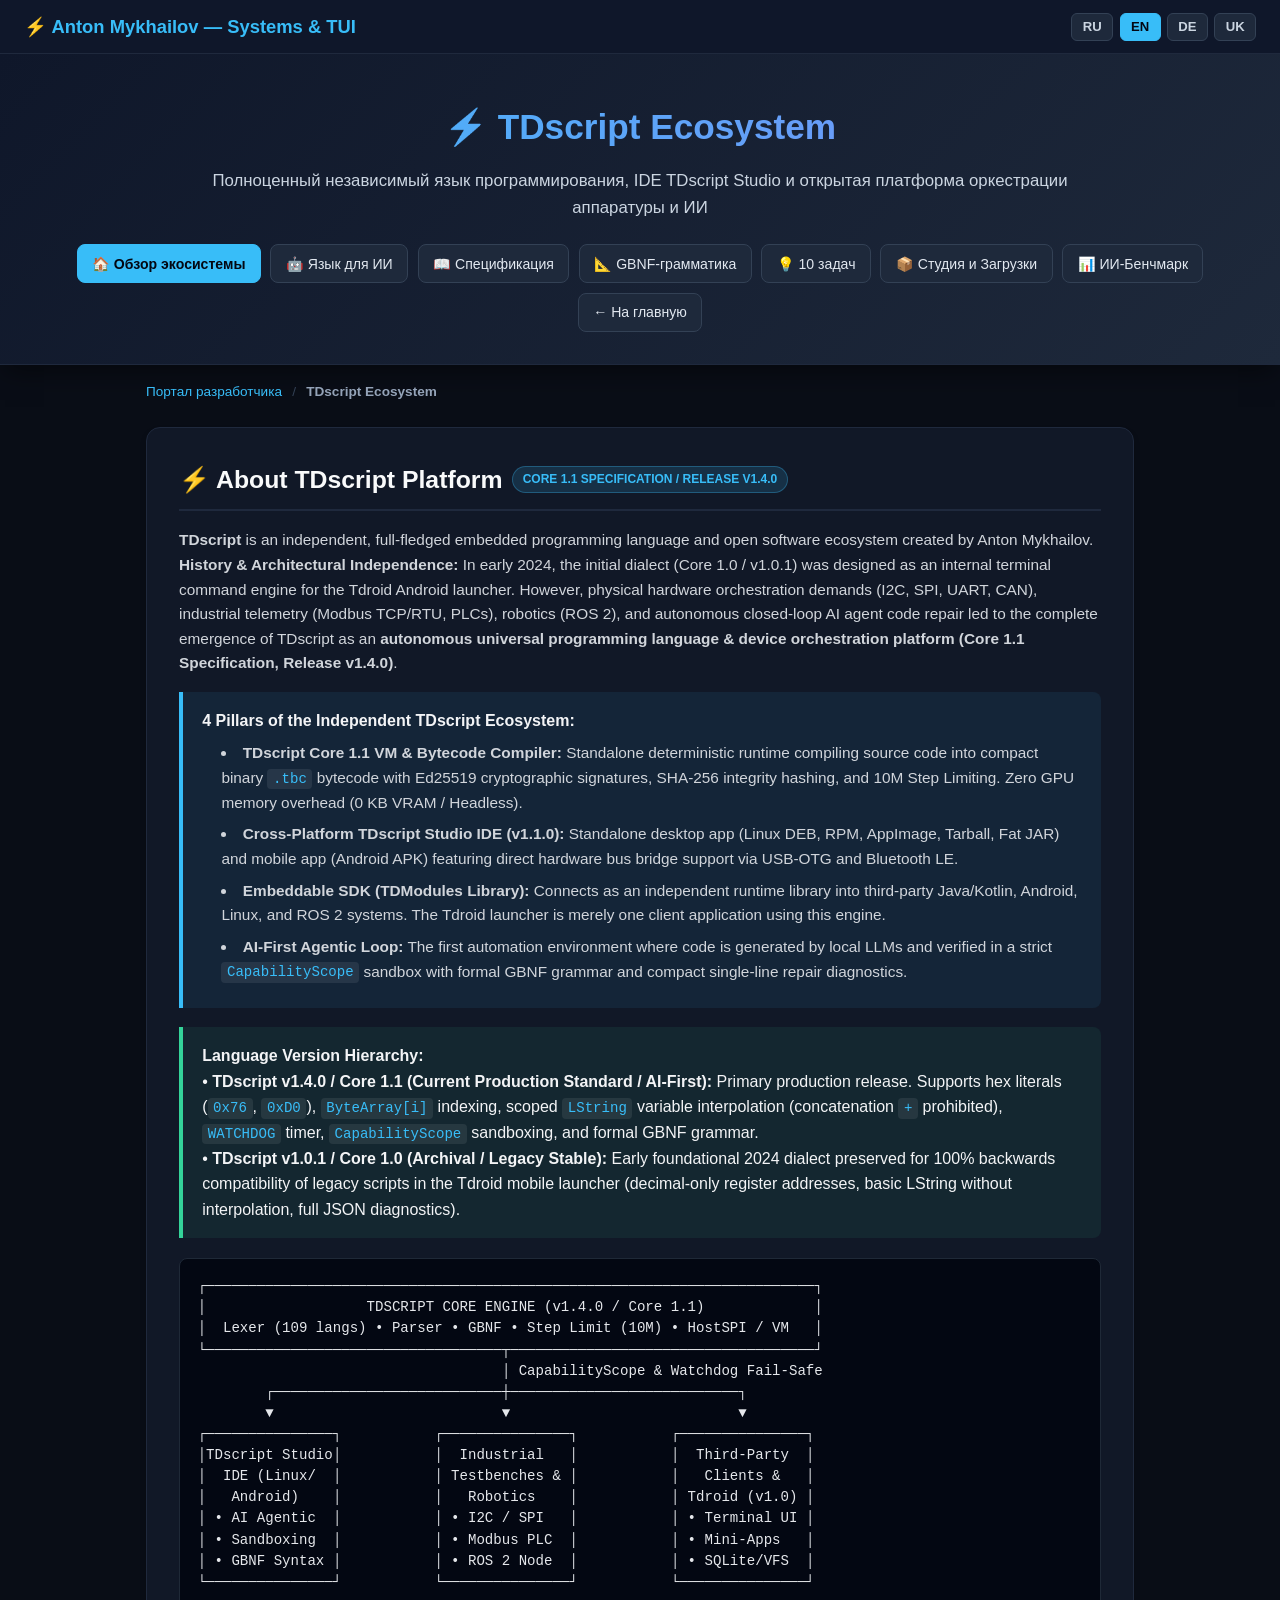
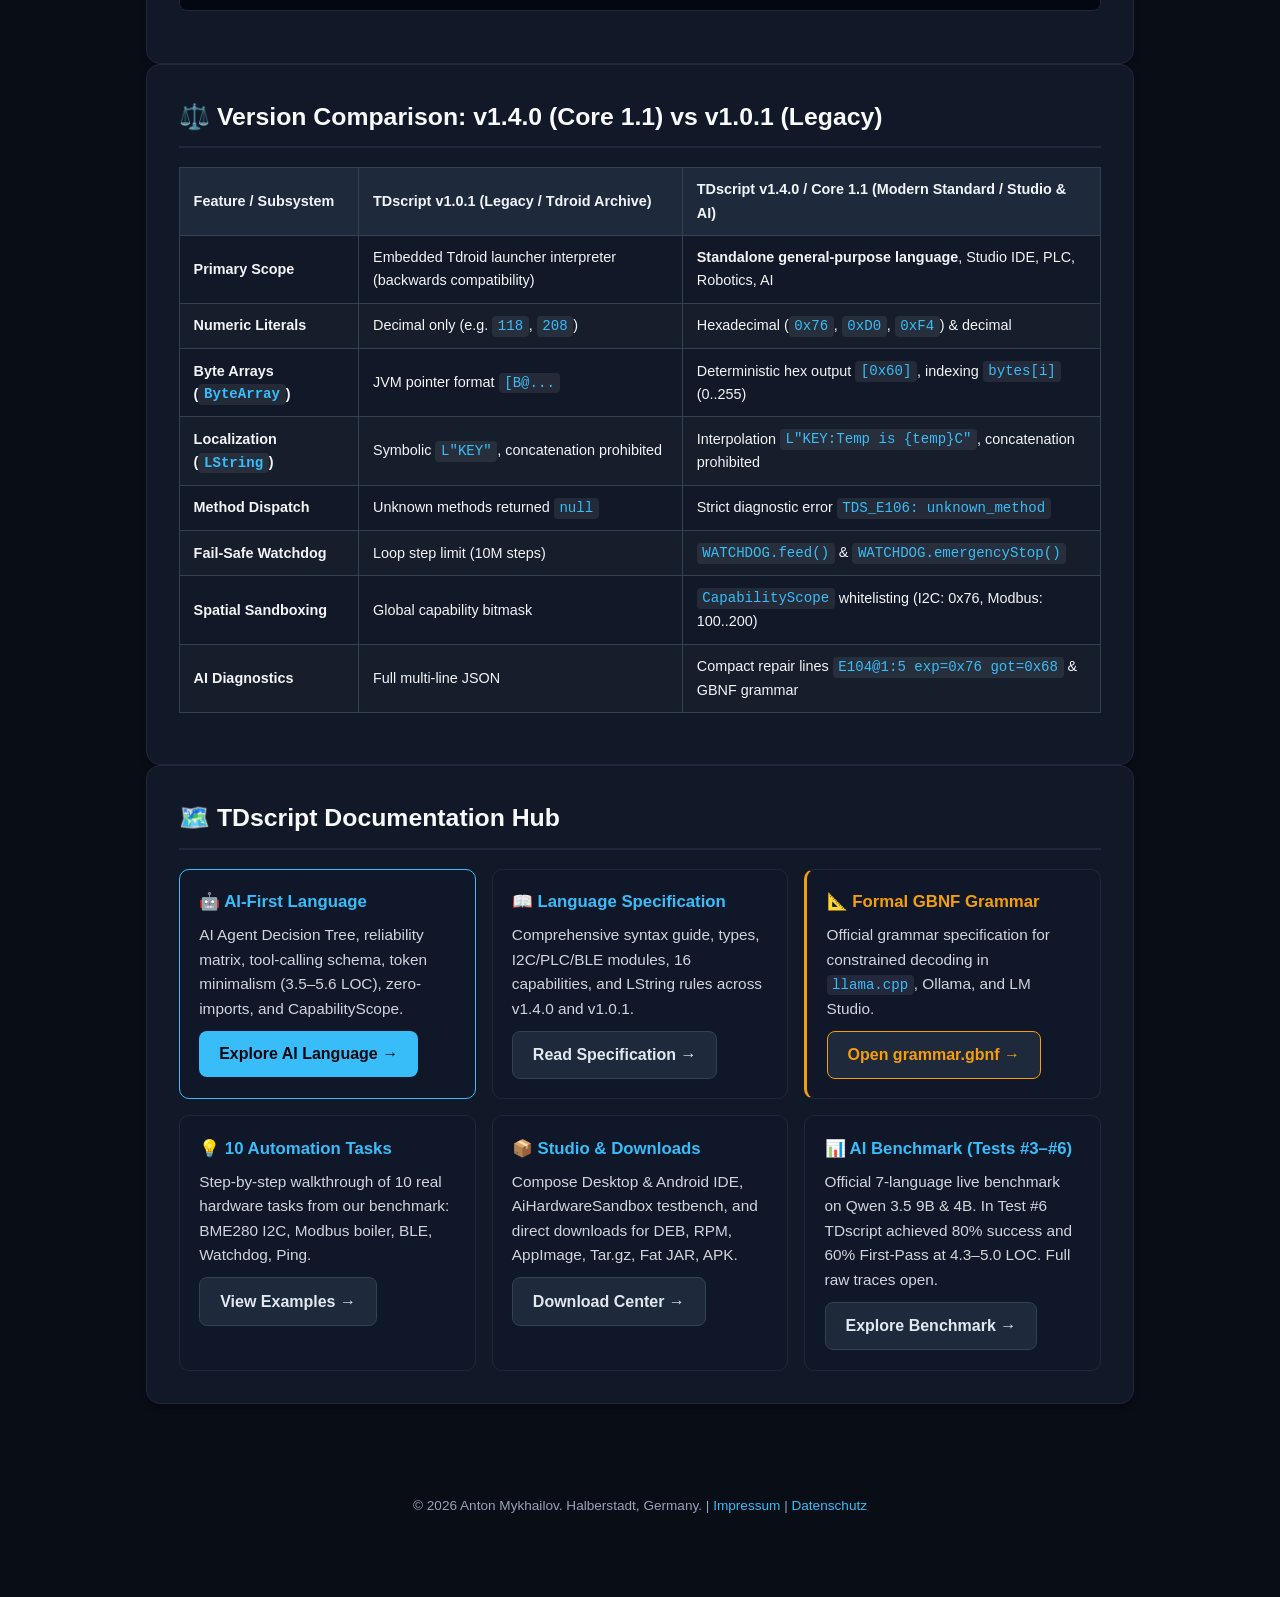
==== commit 4d27752a: "feat(site): update benchmark data across RU/EN/DE/UK and sync llms.txt with Tests #3-#6" ====
--- a/tdscript/index.html
+++ b/tdscript/index.html
@@ -192,9 +192,9 @@
             <a href="studio.html" class="btn-secondary" style="margin-top: 0.6rem;">Центр загрузок →</a>
           </div>
           <div class="feature-box">
-            <h4><a href="benchmark.html">📊 ИИ-Бенчмарк языков</a></h4>
+            <h4><a href="benchmark.html">📊 ИИ-Бенчмарк языков (Тесты #3–#6)</a></h4>
             <p>
-              Официальные результаты тестирования локальных LLM (Qwen 3.5 9B и 4B) на 7 языках (TDscript, Python, C++, Lua, JS, Kotlin, Rust). Метрики токенов и надежности.
+              Официальные результаты тестирования локальных LLM (Qwen 3.5 9B и 4B) на 7 языках. В Тесте №6 TDscript показал 80% успеха и 60% First-Pass при рекордной компактности (4.3–5.0 строк). Все сырые трекеры открыты.
             </p>
             <a href="benchmark.html" class="btn-secondary" style="margin-top: 0.6rem;">Изучить бенчмарк →</a>
           </div>
@@ -337,8 +337,8 @@
             <a href="studio.html" class="btn-secondary" style="margin-top: 0.6rem;">Download Center →</a>
           </div>
           <div class="feature-box">
-            <h4><a href="benchmark.html">📊 AI Benchmark (Qwen 3.5 9B & 4B)</a></h4>
-            <p>Official 7-language live benchmark results. Token efficiency, code compactness (5.6 LOC), and Ollama/LM Studio setup.</p>
+            <h4><a href="benchmark.html">📊 AI Benchmark (Tests #3–#6)</a></h4>
+            <p>Official 7-language live benchmark on Qwen 3.5 9B &amp; 4B. In Test #6 TDscript achieved 80% success and 60% First-Pass at 4.3–5.0 LOC. Full raw traces open.</p>
             <a href="benchmark.html" class="btn-secondary" style="margin-top: 0.6rem;">Explore Benchmark →</a>
           </div>
         </div>
@@ -463,8 +463,8 @@
             <a href="studio.html" class="btn-secondary" style="margin-top: 0.6rem;">Download-Center →</a>
           </div>
           <div class="feature-box">
-            <h4><a href="benchmark.html">📊 KI-Benchmark</a></h4>
-            <p>Offizielle Benchmark-Ergebnisse für lokale LLMs (Qwen 3.5 9B &amp; 4B) über 7 Sprachen. Token- und Zeilenvergleich.</p>
+            <h4><a href="benchmark.html">📊 KI-Benchmark (Tests #3–#6)</a></h4>
+            <p>Offizielle Benchmark-Ergebnisse für lokale LLMs (Qwen 3.5 9B &amp; 4B). In Test #6 erreichte TDscript 80% Erfolgsquote bei 4.3–5.0 Zeilen Code. Alle Traces offen.</p>
             <a href="benchmark.html" class="btn-secondary" style="margin-top: 0.6rem;">Benchmark studieren →</a>
           </div>
         </div>
@@ -589,8 +589,8 @@
             <a href="studio.html" class="btn-secondary" style="margin-top: 0.6rem;">Центр завантажень →</a>
           </div>
           <div class="feature-box">
-            <h4><a href="benchmark.html">📊 ШІ-Бенчмарк мов</a></h4>
-            <p>Офіційні результати тестування локальних LLM (Qwen 3.5 9B та 4B) на 7 мовах. Метрики токенів та надійності.</p>
+            <h4><a href="benchmark.html">📊 ШІ-Бенчмарк мов (Тести #3–#6)</a></h4>
+            <p>Офіційні результати тестування локальних LLM (Qwen 3.5 9B та 4B). У Тесті №6 TDscript досяг 80% успіху та 60% First-Pass при рекордній компактності (4.3–5.0 рядків). Усі трекери відкриті.</p>
             <a href="benchmark.html" class="btn-secondary" style="margin-top: 0.6rem;">Дослідити бенчмарк →</a>
           </div>
         </div>
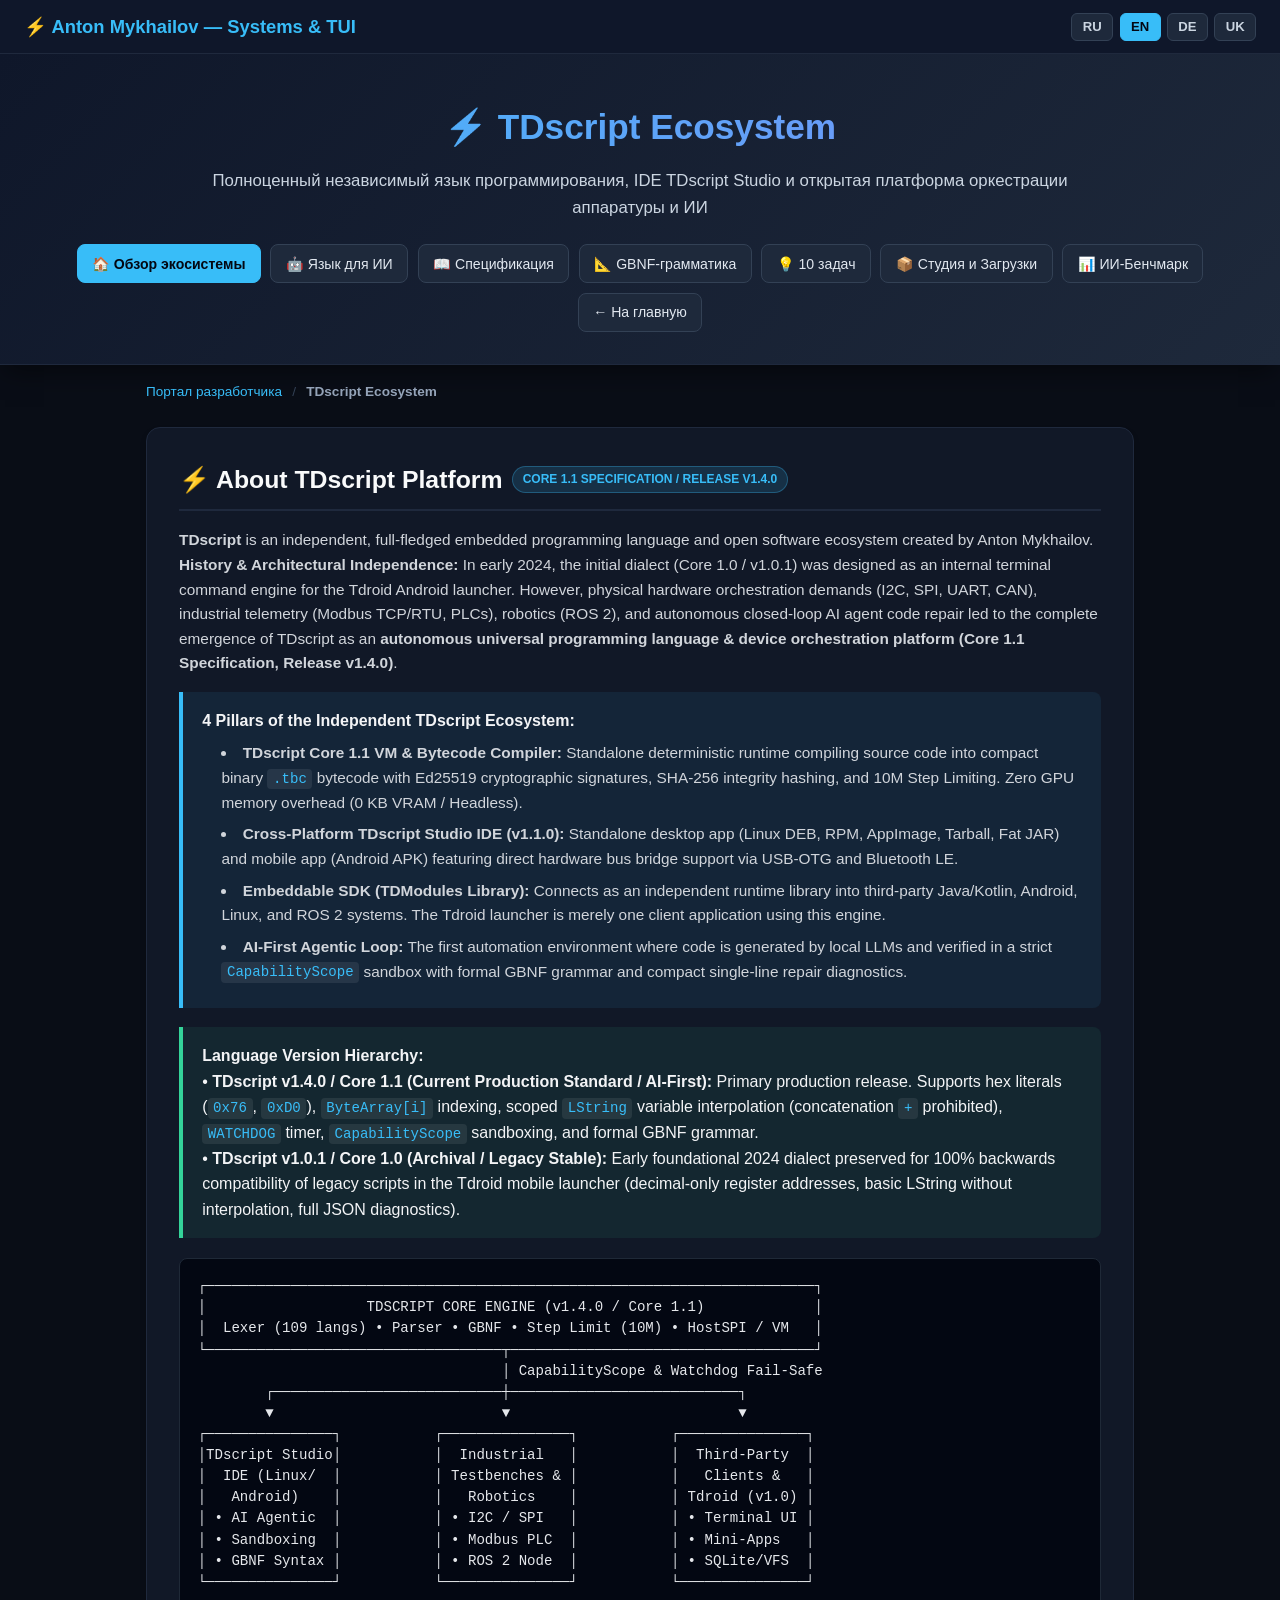
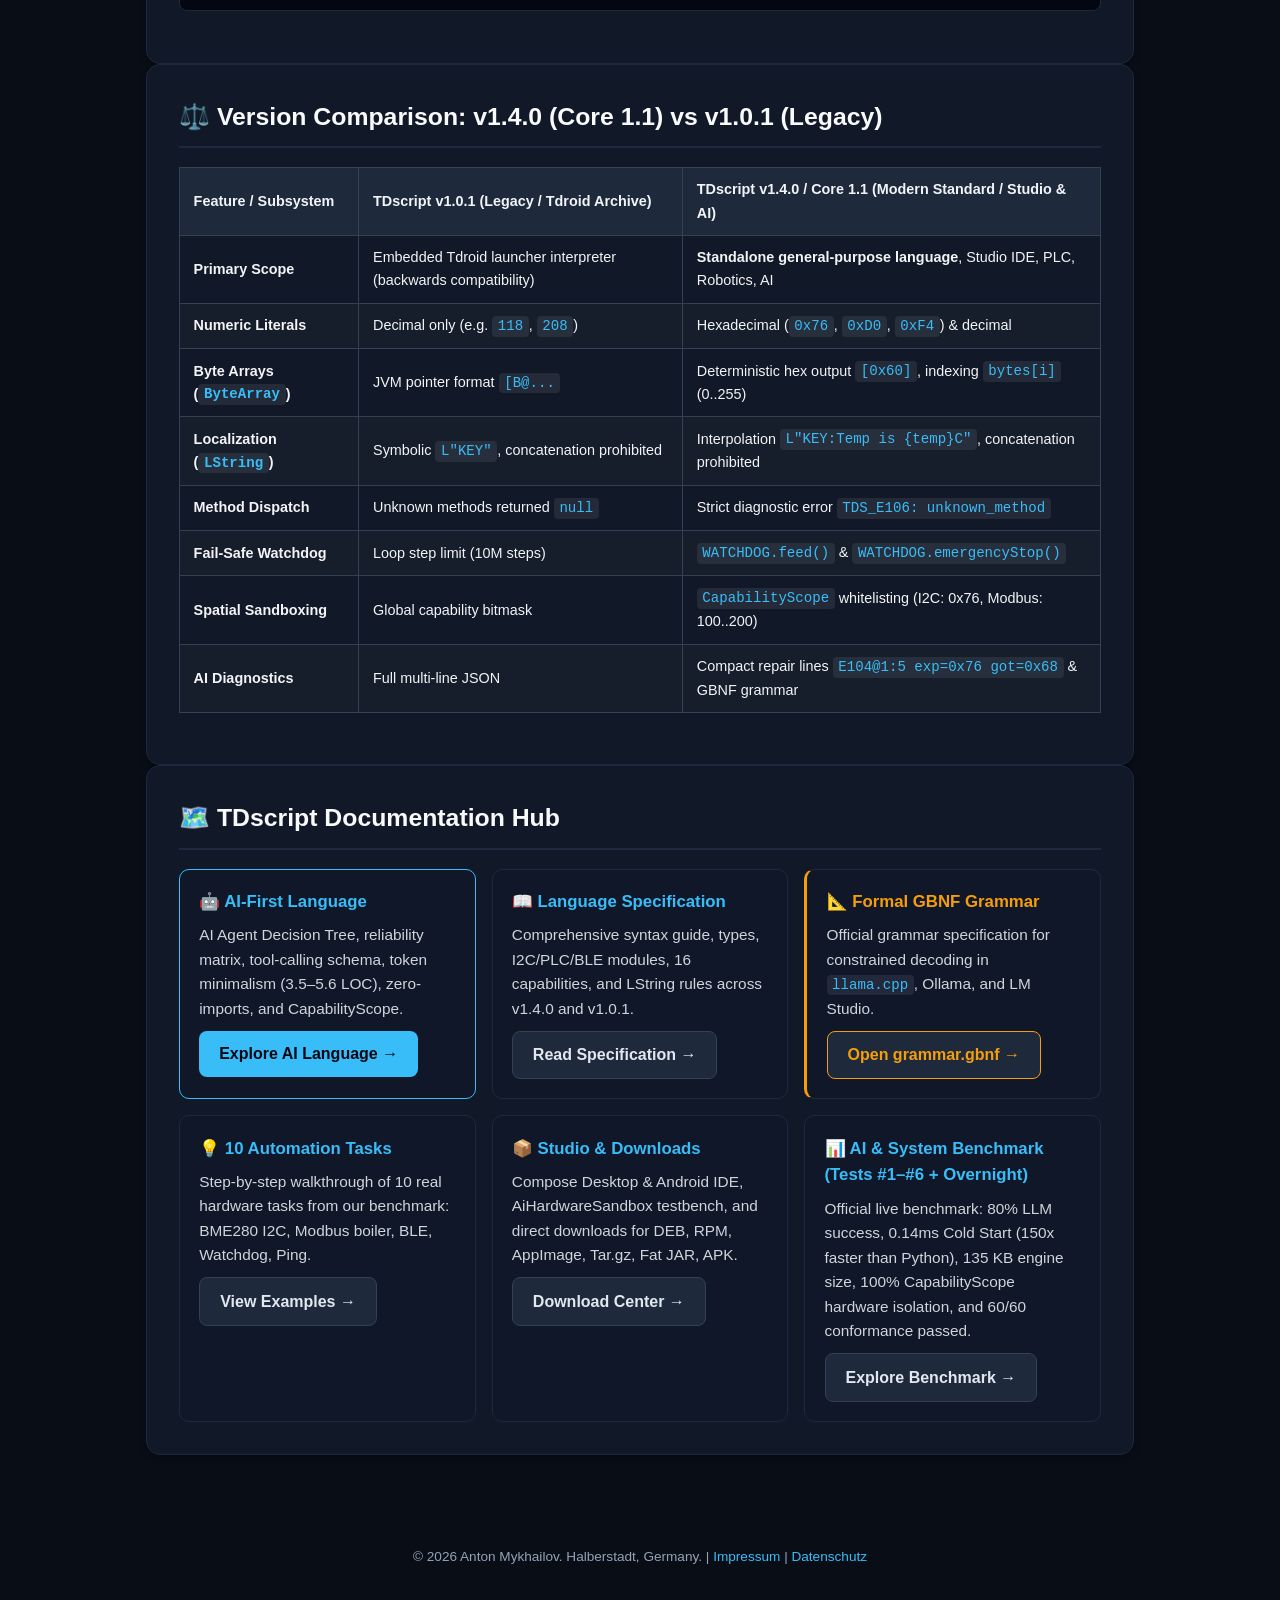
==== commit c5a9594c: "feat(benchmark): publish full overnight systems & VM benchmark results - Add comprehensive System Be" ====
--- a/tdscript/index.html
+++ b/tdscript/index.html
@@ -192,9 +192,9 @@
             <a href="studio.html" class="btn-secondary" style="margin-top: 0.6rem;">Центр загрузок →</a>
           </div>
           <div class="feature-box">
-            <h4><a href="benchmark.html">📊 ИИ-Бенчмарк языков (Тесты #3–#6)</a></h4>
+            <h4><a href="benchmark.html">📊 ИИ и Системный Бенчмарк (Тесты #1–#6 + Overnight)</a></h4>
             <p>
-              Официальные результаты тестирования локальных LLM (Qwen 3.5 9B и 4B) на 7 языках. В Тесте №6 TDscript показал 80% успеха и 60% First-Pass при рекордной компактности (4.3–5.0 строк). Все сырые трекеры открыты.
+              Официальные результаты: 80% успеха LLM-генерации (Тест #6), холодный старт 0.14 мс (в 150x быстрее Python), ядро всего 135 КБ, 100% изоляция шин (CapabilityScope) и 60/60 тестов спецификации.
             </p>
             <a href="benchmark.html" class="btn-secondary" style="margin-top: 0.6rem;">Изучить бенчмарк →</a>
           </div>
@@ -337,8 +337,8 @@
             <a href="studio.html" class="btn-secondary" style="margin-top: 0.6rem;">Download Center →</a>
           </div>
           <div class="feature-box">
-            <h4><a href="benchmark.html">📊 AI Benchmark (Tests #3–#6)</a></h4>
-            <p>Official 7-language live benchmark on Qwen 3.5 9B &amp; 4B. In Test #6 TDscript achieved 80% success and 60% First-Pass at 4.3–5.0 LOC. Full raw traces open.</p>
+            <h4><a href="benchmark.html">📊 AI &amp; System Benchmark (Tests #1–#6 + Overnight)</a></h4>
+            <p>Official live benchmark: 80% LLM success, 0.14ms Cold Start (150x faster than Python), 135 KB engine size, 100% CapabilityScope hardware isolation, and 60/60 conformance passed.</p>
             <a href="benchmark.html" class="btn-secondary" style="margin-top: 0.6rem;">Explore Benchmark →</a>
           </div>
         </div>
@@ -463,8 +463,8 @@
             <a href="studio.html" class="btn-secondary" style="margin-top: 0.6rem;">Download-Center →</a>
           </div>
           <div class="feature-box">
-            <h4><a href="benchmark.html">📊 KI-Benchmark (Tests #3–#6)</a></h4>
-            <p>Offizielle Benchmark-Ergebnisse für lokale LLMs (Qwen 3.5 9B &amp; 4B). In Test #6 erreichte TDscript 80% Erfolgsquote bei 4.3–5.0 Zeilen Code. Alle Traces offen.</p>
+            <h4><a href="benchmark.html">📊 KI- &amp; System-Benchmark (Tests #1–#6 + Overnight)</a></h4>
+            <p>Offizielle Ergebnisse: 80% KI-Erfolg, 0.14 ms Kaltstart (150x schneller als Python), 135 KB Kern, 100% Hardware-Isolation (CapabilityScope) und 60/60 Spezifikationstests bestanden.</p>
             <a href="benchmark.html" class="btn-secondary" style="margin-top: 0.6rem;">Benchmark studieren →</a>
           </div>
         </div>
@@ -589,8 +589,8 @@
             <a href="studio.html" class="btn-secondary" style="margin-top: 0.6rem;">Центр завантажень →</a>
           </div>
           <div class="feature-box">
-            <h4><a href="benchmark.html">📊 ШІ-Бенчмарк мов (Тести #3–#6)</a></h4>
-            <p>Офіційні результати тестування локальних LLM (Qwen 3.5 9B та 4B). У Тесті №6 TDscript досяг 80% успіху та 60% First-Pass при рекордній компактності (4.3–5.0 рядків). Усі трекери відкриті.</p>
+            <h4><a href="benchmark.html">📊 ШІ та Системний Бенчмарк (Тести #1–#6 + Overnight)</a></h4>
+            <p>Офіційні результати: 80% успіху генерації ШІ, холодний старт 0.14 мс (у 150x швидше за Python), розмір ядра 135 КБ, 100% ізоляція шин (CapabilityScope) та 60/60 тестів специфікації.</p>
             <a href="benchmark.html" class="btn-secondary" style="margin-top: 0.6rem;">Дослідити бенчмарк →</a>
           </div>
         </div>
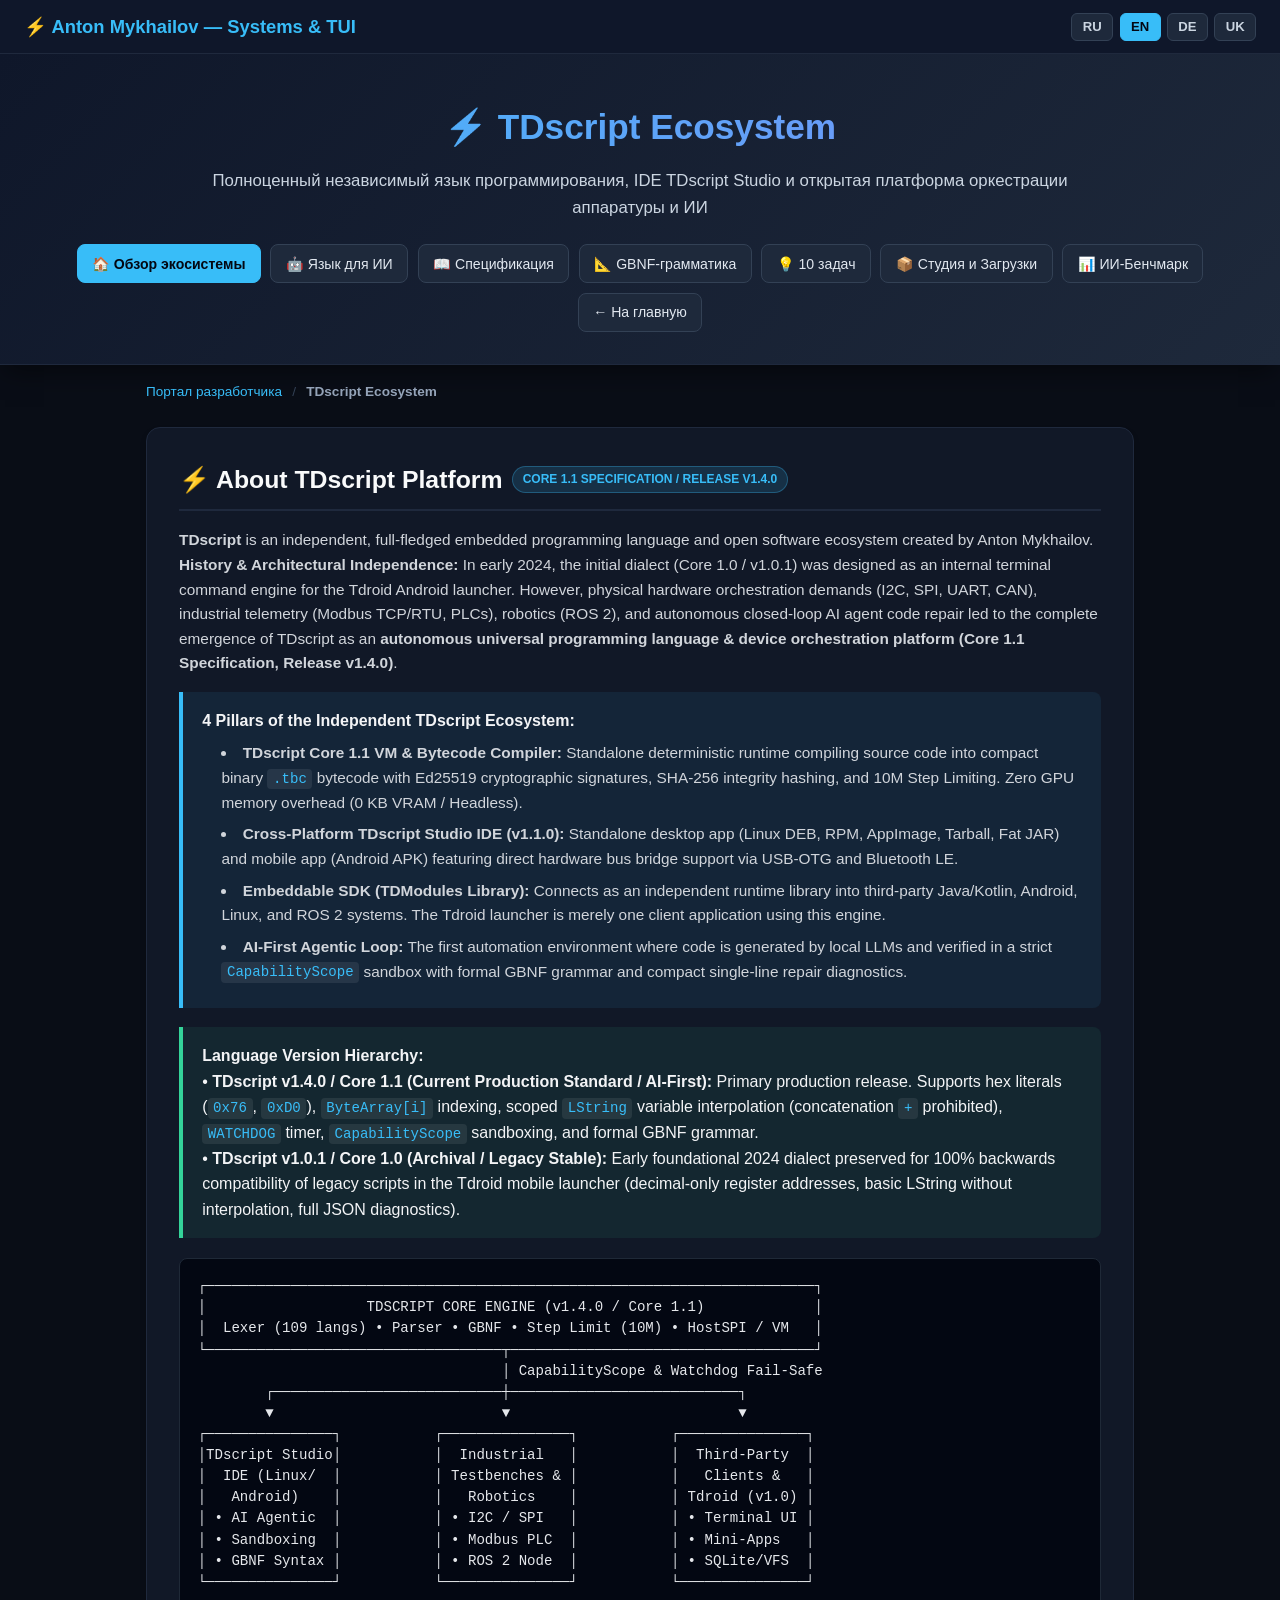
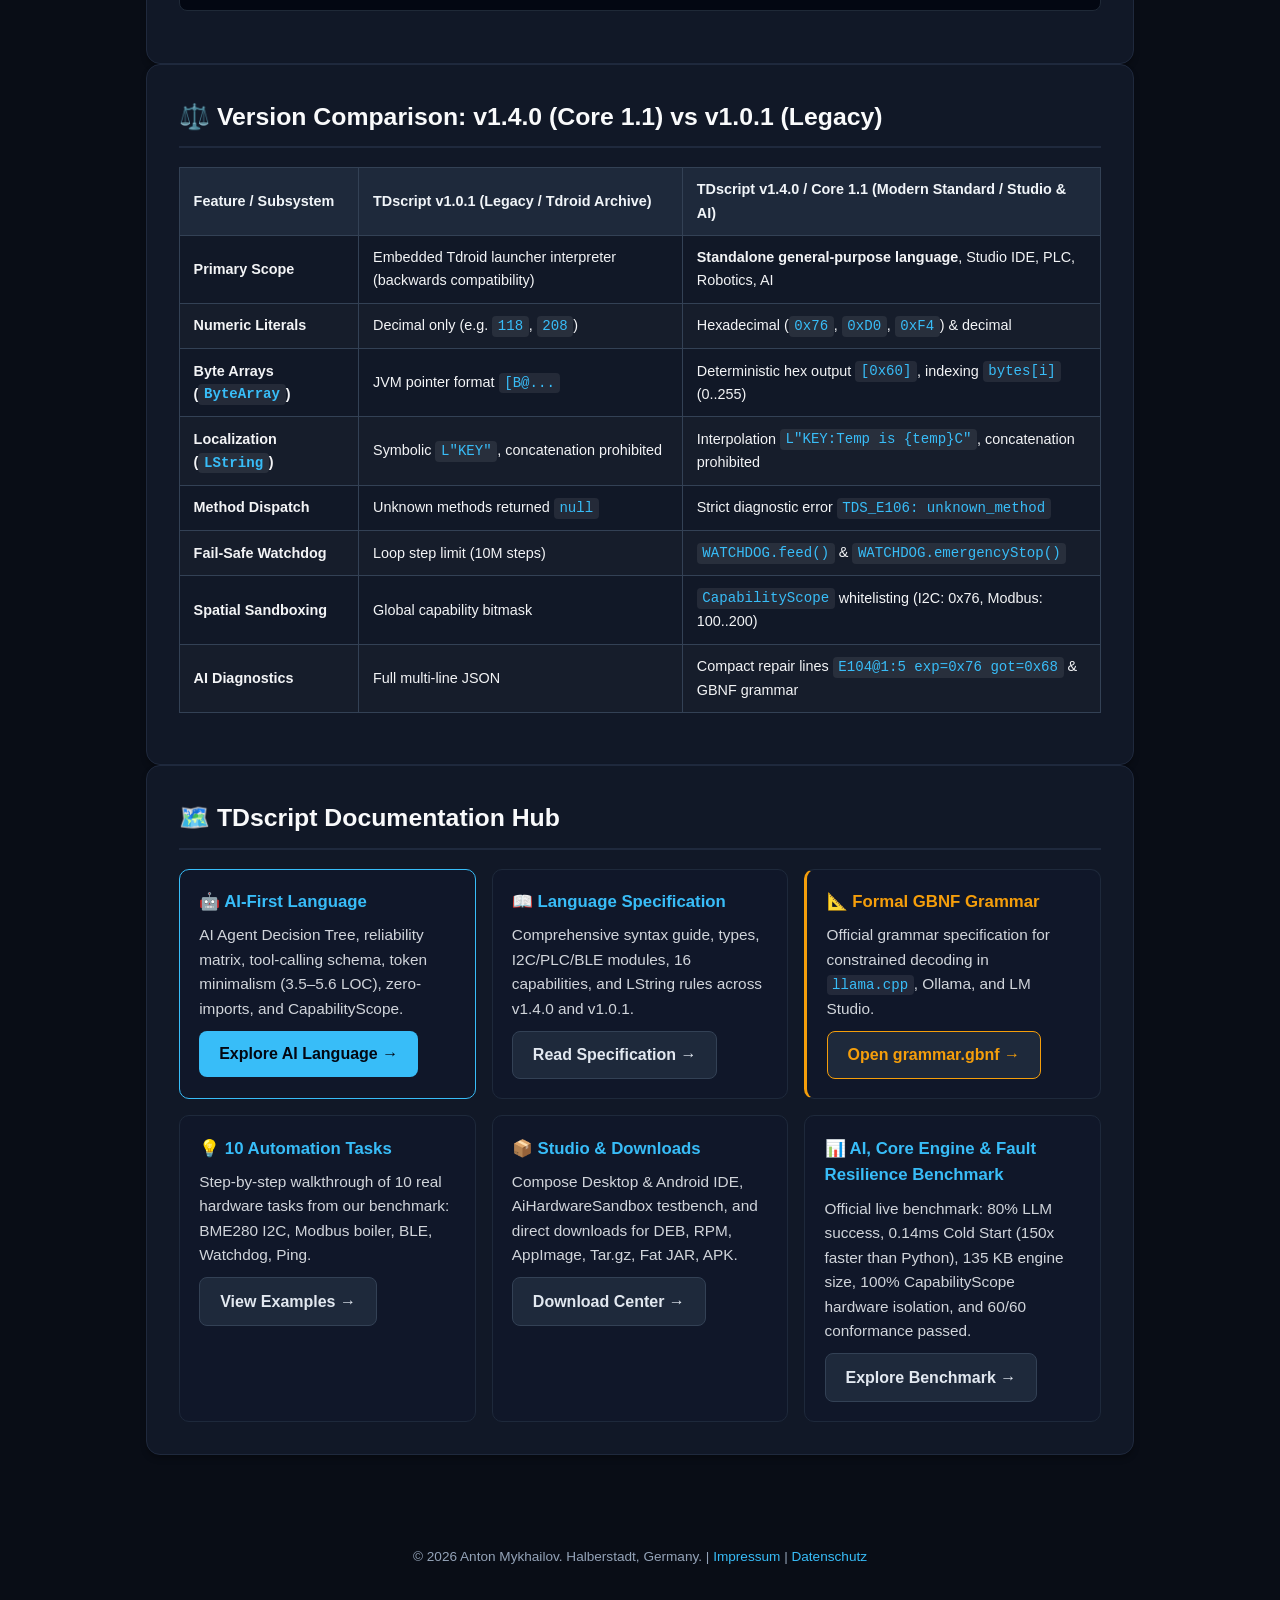
==== commit 01f68efd: "refactor(site): split and rename system benchmark into Core VM and Fault Resilience sections - Divid" ====
--- a/tdscript/index.html
+++ b/tdscript/index.html
@@ -192,7 +192,7 @@
             <a href="studio.html" class="btn-secondary" style="margin-top: 0.6rem;">Центр загрузок →</a>
           </div>
           <div class="feature-box">
-            <h4><a href="benchmark.html">📊 ИИ и Системный Бенчмарк (Тесты #1–#6 + Overnight)</a></h4>
+            <h4><a href="benchmark.html">📊 ИИ, Базовые тесты и Отказоустойчивость</a></h4>
             <p>
               Официальные результаты: 80% успеха LLM-генерации (Тест #6), холодный старт 0.14 мс (в 150x быстрее Python), ядро всего 135 КБ, 100% изоляция шин (CapabilityScope) и 60/60 тестов спецификации.
             </p>
@@ -337,7 +337,7 @@
             <a href="studio.html" class="btn-secondary" style="margin-top: 0.6rem;">Download Center →</a>
           </div>
           <div class="feature-box">
-            <h4><a href="benchmark.html">📊 AI &amp; System Benchmark (Tests #1–#6 + Overnight)</a></h4>
+            <h4><a href="benchmark.html">📊 AI, Core Engine &amp; Fault Resilience Benchmark</a></h4>
             <p>Official live benchmark: 80% LLM success, 0.14ms Cold Start (150x faster than Python), 135 KB engine size, 100% CapabilityScope hardware isolation, and 60/60 conformance passed.</p>
             <a href="benchmark.html" class="btn-secondary" style="margin-top: 0.6rem;">Explore Benchmark →</a>
           </div>
@@ -463,7 +463,7 @@
             <a href="studio.html" class="btn-secondary" style="margin-top: 0.6rem;">Download-Center →</a>
           </div>
           <div class="feature-box">
-            <h4><a href="benchmark.html">📊 KI- &amp; System-Benchmark (Tests #1–#6 + Overnight)</a></h4>
+            <h4><a href="benchmark.html">📊 KI-, Basis- und Fehlertoleranz-Benchmark</a></h4>
             <p>Offizielle Ergebnisse: 80% KI-Erfolg, 0.14 ms Kaltstart (150x schneller als Python), 135 KB Kern, 100% Hardware-Isolation (CapabilityScope) und 60/60 Spezifikationstests bestanden.</p>
             <a href="benchmark.html" class="btn-secondary" style="margin-top: 0.6rem;">Benchmark studieren →</a>
           </div>
@@ -589,7 +589,7 @@
             <a href="studio.html" class="btn-secondary" style="margin-top: 0.6rem;">Центр завантажень →</a>
           </div>
           <div class="feature-box">
-            <h4><a href="benchmark.html">📊 ШІ та Системний Бенчмарк (Тести #1–#6 + Overnight)</a></h4>
+            <h4><a href="benchmark.html">📊 ШІ, Базові тести та Відмовостійкість</a></h4>
             <p>Офіційні результати: 80% успіху генерації ШІ, холодний старт 0.14 мс (у 150x швидше за Python), розмір ядра 135 КБ, 100% ізоляція шин (CapabilityScope) та 60/60 тестів специфікації.</p>
             <a href="benchmark.html" class="btn-secondary" style="margin-top: 0.6rem;">Дослідити бенчмарк →</a>
           </div>
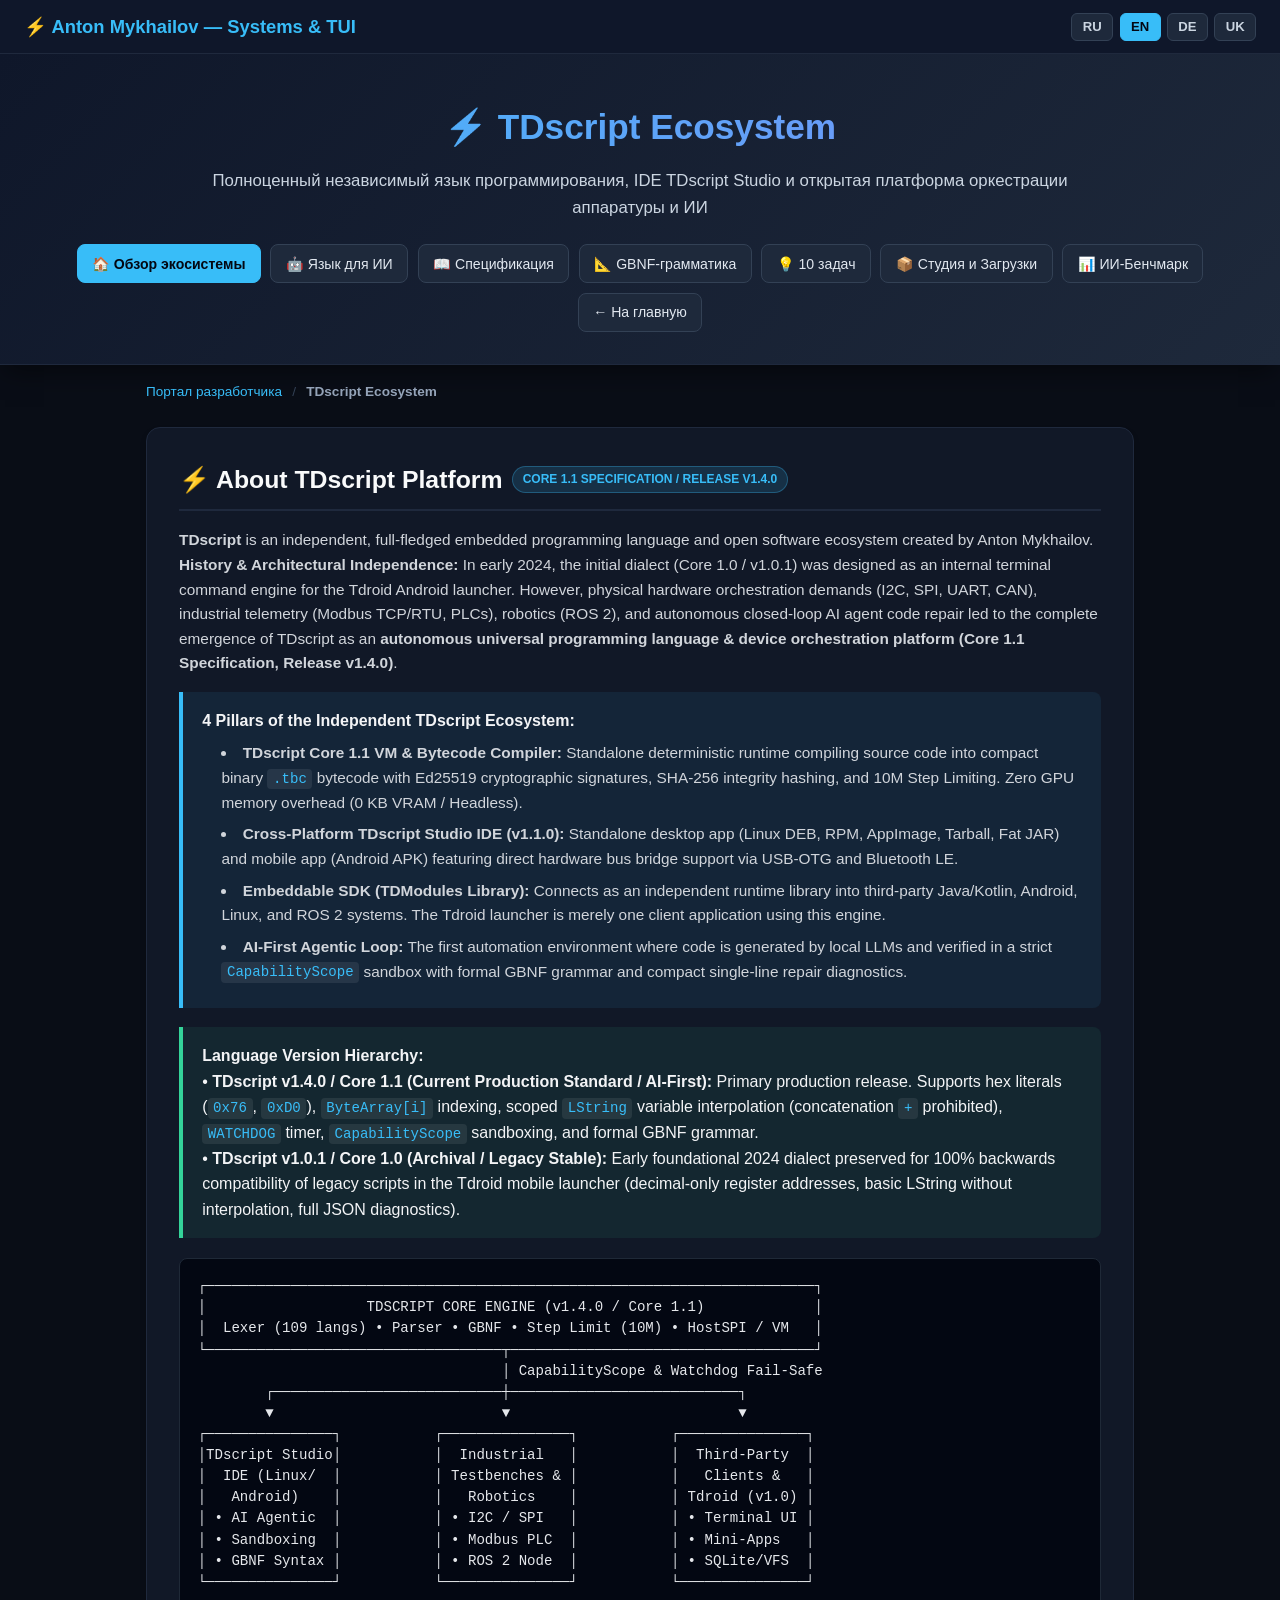
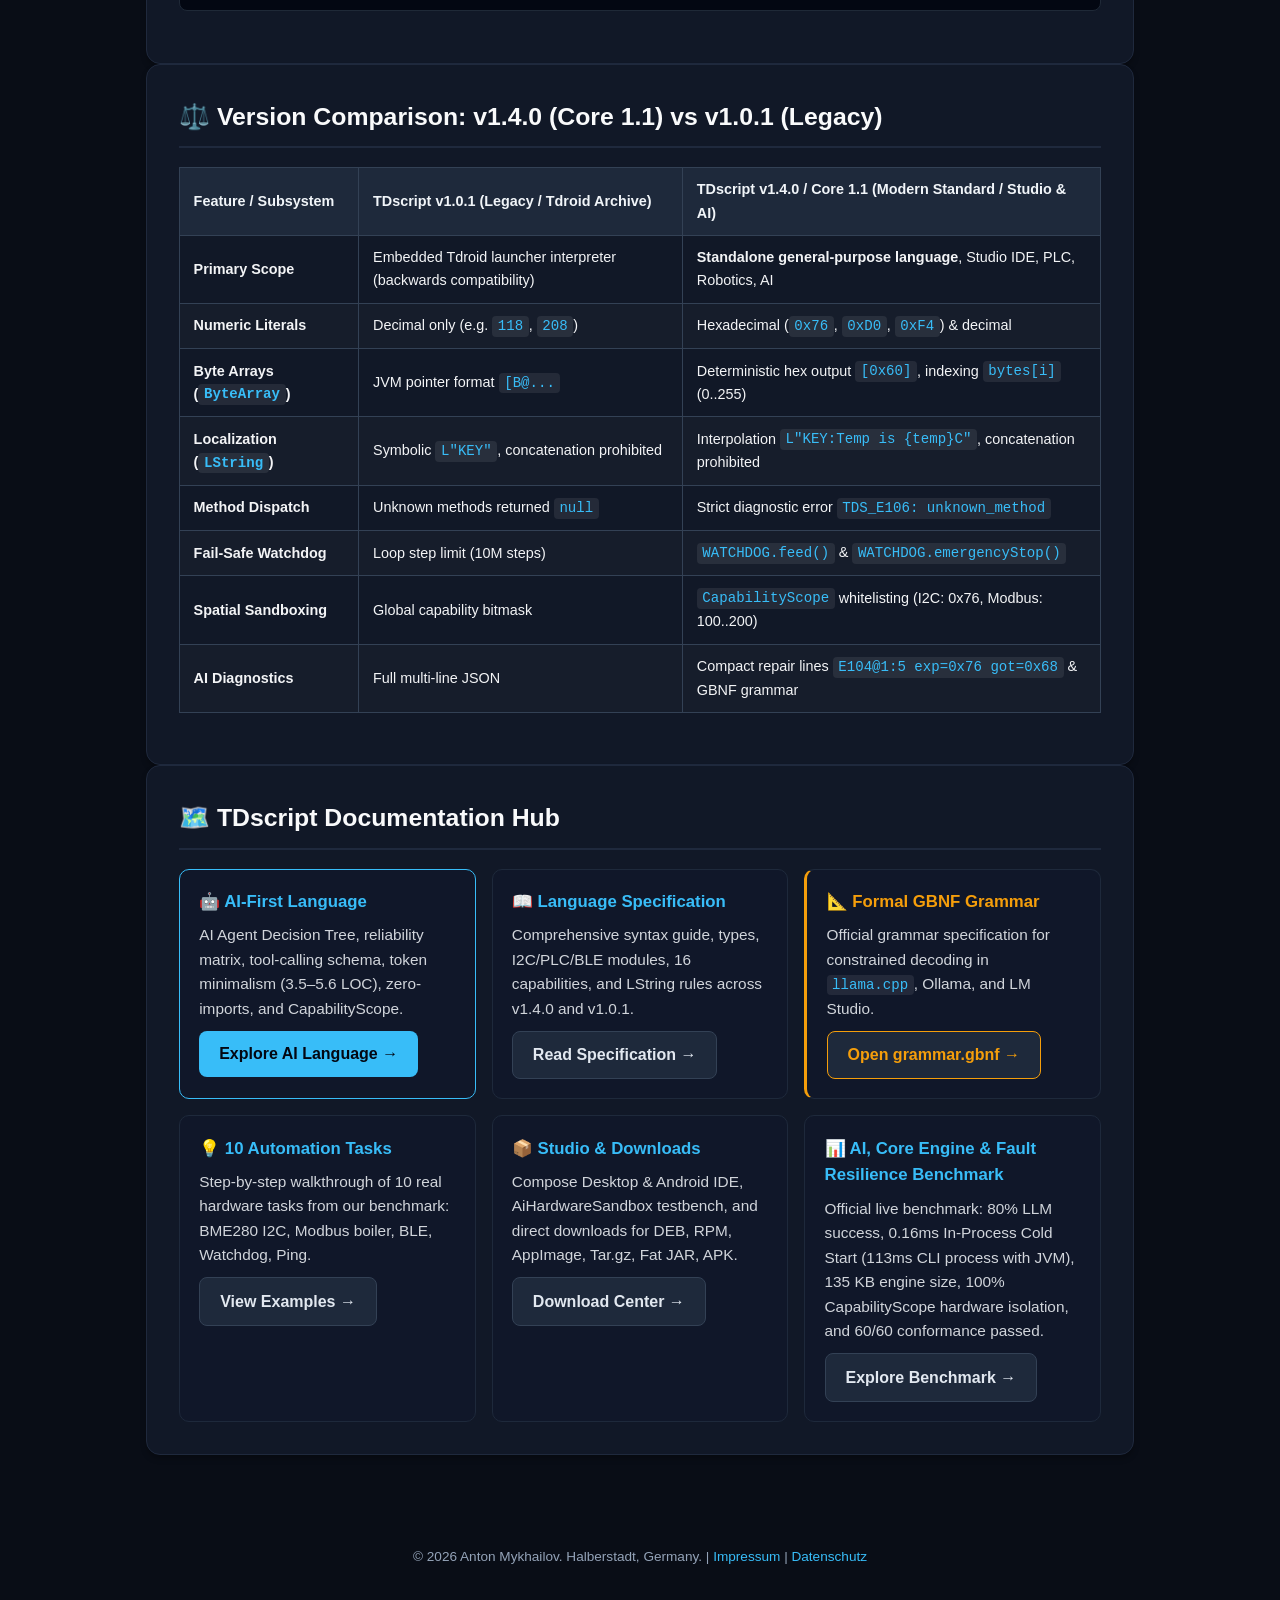
==== commit c23d12b3: "docs: tone down benchmark claims, fix print syntax and BLE aliases, add machine-readable JSON specs" ====
--- a/tdscript/index.html
+++ b/tdscript/index.html
@@ -69,7 +69,7 @@
 
         <div class="callout callout-green">
           <strong>Иерархия версий языка:</strong>
-          <br>• <strong>TDscript v1.4.0 / Core 1.1 (Современный промышленный стандарт / AI-First):</strong> основной релиз. Поддерживает hex-литералы (<code>0x76</code>, <code>0xD0</code>), индексацию <code>ByteArray[i]</code>, интерполяцию переменных в <code>LString</code> (запрет конкатенации <code>+</code>), сторожевой таймер <code>WATCHDOG</code>, пространственную песочницу <code>CapabilityScope</code> и формальную GBNF-грамматику.
+          <br>• <strong>TDscript v1.4.0 / Core 1.1 (Production-ready для встраиваемой оркестрации / Modern AI-First):</strong> основной релиз. Поддерживает hex-литералы (<code>0x76</code>, <code>0xD0</code>), индексацию <code>ByteArray[i]</code>, интерполяцию переменных в <code>LString</code> (запрет конкатенации <code>+</code>), сторожевой таймер <code>WATCHDOG</code>, пространственную песочницу <code>CapabilityScope</code> и формальную GBNF-грамматику.
           <br>• <strong>TDscript v1.0.1 / Core 1.0 (Архивная / Legacy Stable):</strong> ранняя редакция 2024 года, сохраняемая для 100% обратной совместимости старых скриптов в мобильном лаунчере Tdroid (десятичные адреса регистров, базовый LString без интерполяции, полный JSON ошибок).
         </div>
 
@@ -194,7 +194,7 @@
           <div class="feature-box">
             <h4><a href="benchmark.html">📊 ИИ, Базовые тесты и Отказоустойчивость</a></h4>
             <p>
-              Официальные результаты: 80% успеха LLM-генерации (Тест #6), холодный старт 0.14 мс (в 150x быстрее Python), ядро всего 135 КБ, 100% изоляция шин (CapabilityScope) и 60/60 тестов спецификации.
+              Официальные результаты: 80% успеха LLM-генерации (Тест #6), холодный старт In-Process 0.16 мс (CLI 113 мс с JVM), ядро всего 135 КБ, программная изоляция шин (CapabilityScope) и 60/60 тестов спецификации.
             </p>
             <a href="benchmark.html" class="btn-secondary" style="margin-top: 0.6rem;">Изучить бенчмарк →</a>
           </div>
@@ -338,7 +338,7 @@
           </div>
           <div class="feature-box">
             <h4><a href="benchmark.html">📊 AI, Core Engine &amp; Fault Resilience Benchmark</a></h4>
-            <p>Official live benchmark: 80% LLM success, 0.14ms Cold Start (150x faster than Python), 135 KB engine size, 100% CapabilityScope hardware isolation, and 60/60 conformance passed.</p>
+            <p>Official live benchmark: 80% LLM success, 0.16ms In-Process Cold Start (113ms CLI process with JVM), 135 KB engine size, 100% CapabilityScope hardware isolation, and 60/60 conformance passed.</p>
             <a href="benchmark.html" class="btn-secondary" style="margin-top: 0.6rem;">Explore Benchmark →</a>
           </div>
         </div>
@@ -464,7 +464,7 @@
           </div>
           <div class="feature-box">
             <h4><a href="benchmark.html">📊 KI-, Basis- und Fehlertoleranz-Benchmark</a></h4>
-            <p>Offizielle Ergebnisse: 80% KI-Erfolg, 0.14 ms Kaltstart (150x schneller als Python), 135 KB Kern, 100% Hardware-Isolation (CapabilityScope) und 60/60 Spezifikationstests bestanden.</p>
+            <p>Offizielle Ergebnisse: 80% KI-Erfolg, 0.16 ms In-Process Kaltstart (113 ms CLI-Prozess mit JVM), 135 KB Kern, 100% Hardware-Isolation (CapabilityScope) und 60/60 Spezifikationstests bestanden.</p>
             <a href="benchmark.html" class="btn-secondary" style="margin-top: 0.6rem;">Benchmark studieren →</a>
           </div>
         </div>
@@ -590,7 +590,7 @@
           </div>
           <div class="feature-box">
             <h4><a href="benchmark.html">📊 ШІ, Базові тести та Відмовостійкість</a></h4>
-            <p>Офіційні результати: 80% успіху генерації ШІ, холодний старт 0.14 мс (у 150x швидше за Python), розмір ядра 135 КБ, 100% ізоляція шин (CapabilityScope) та 60/60 тестів специфікації.</p>
+            <p>Офіційні результати: 80% успіху генерації ШІ, холодний старт In-Process 0.16 мс (CLI 113 мс з JVM), розмір ядра 135 КБ, 100% ізоляція шин (CapabilityScope) та 60/60 тестів специфікації.</p>
             <a href="benchmark.html" class="btn-secondary" style="margin-top: 0.6rem;">Дослідити бенчмарк →</a>
           </div>
         </div>
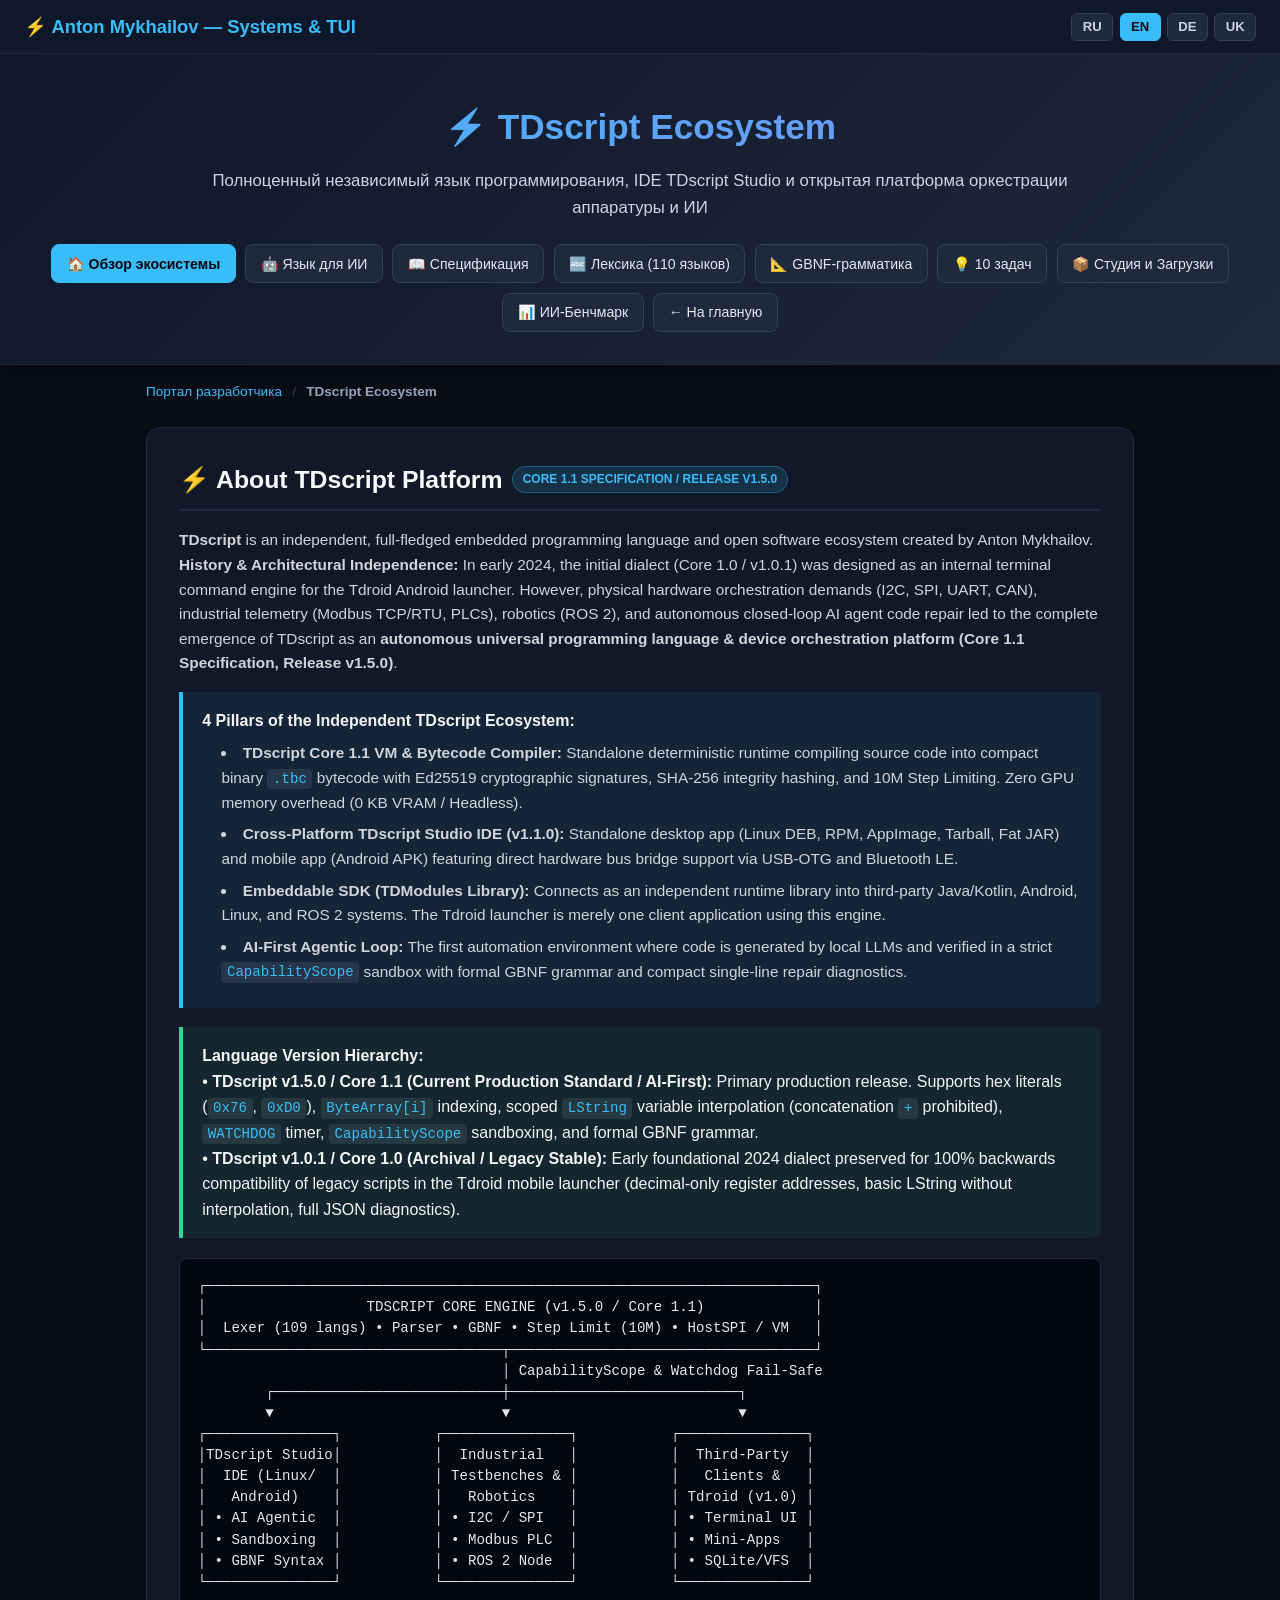
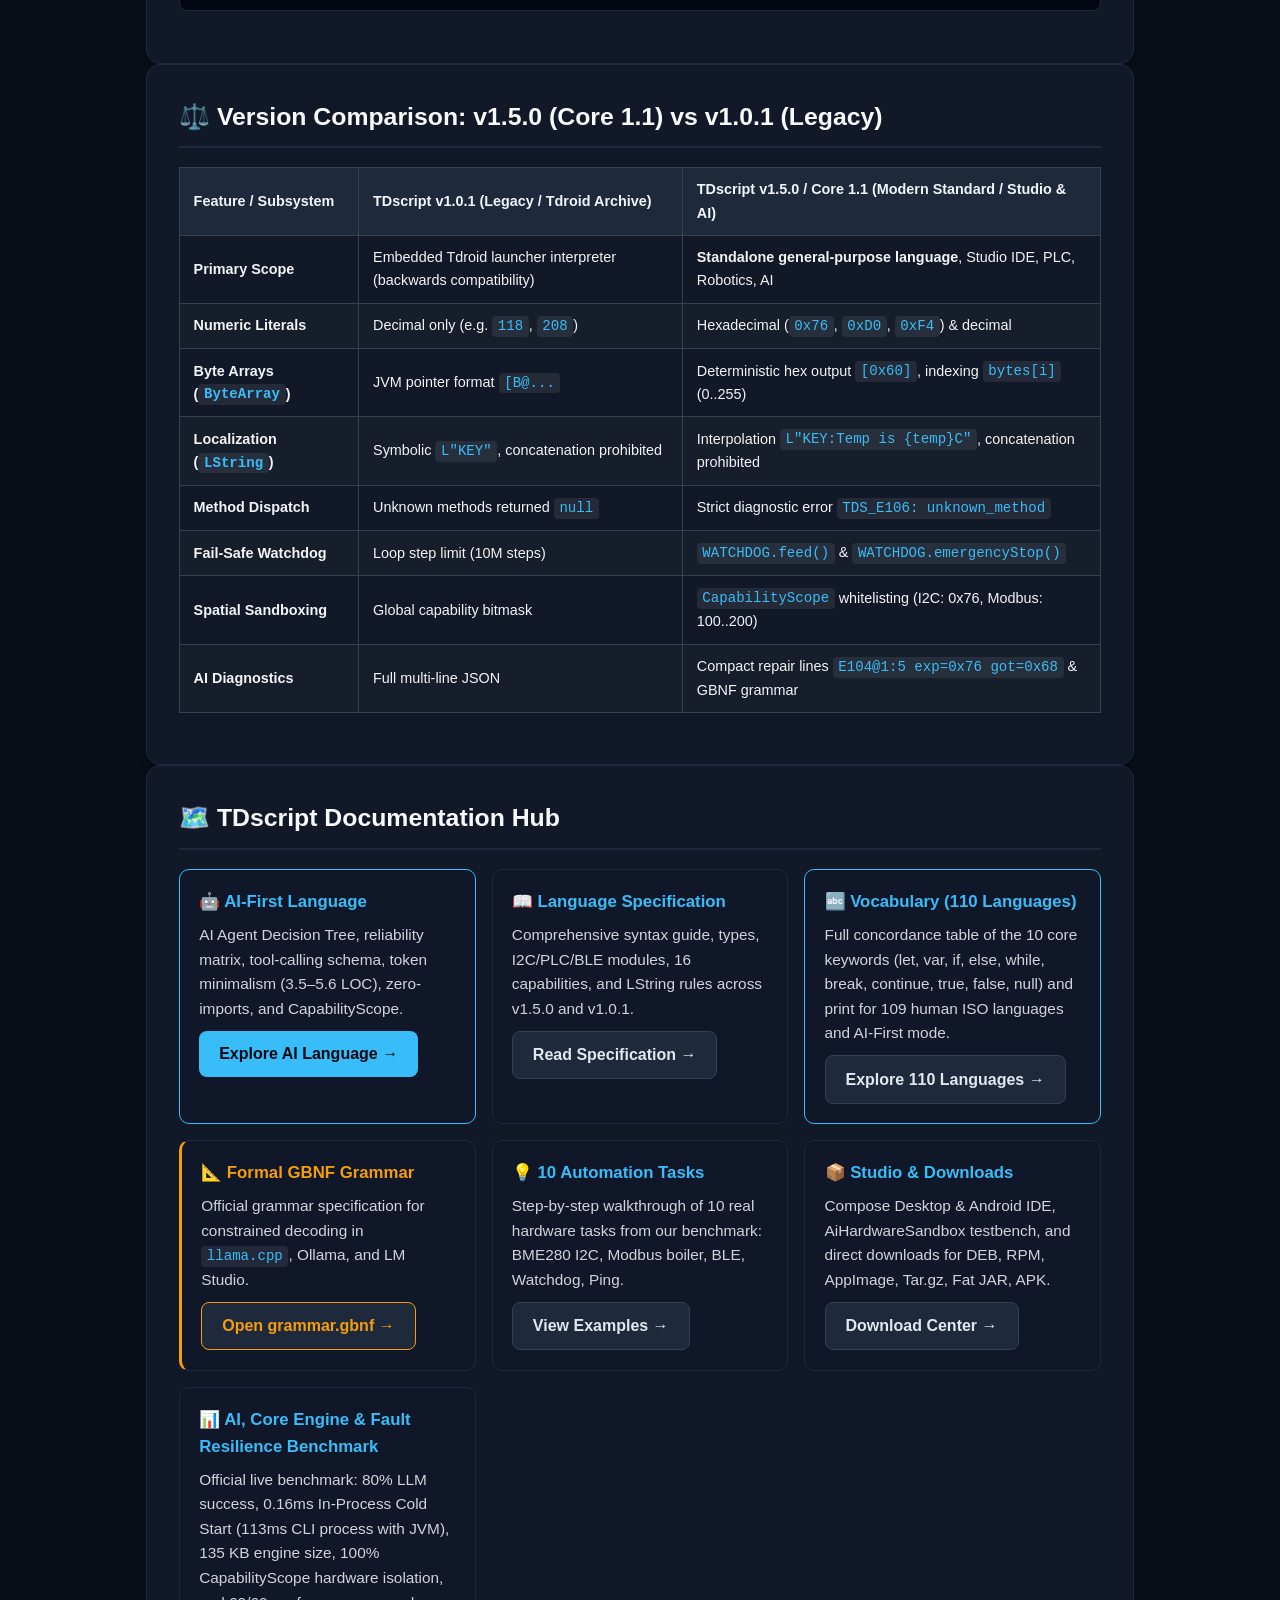
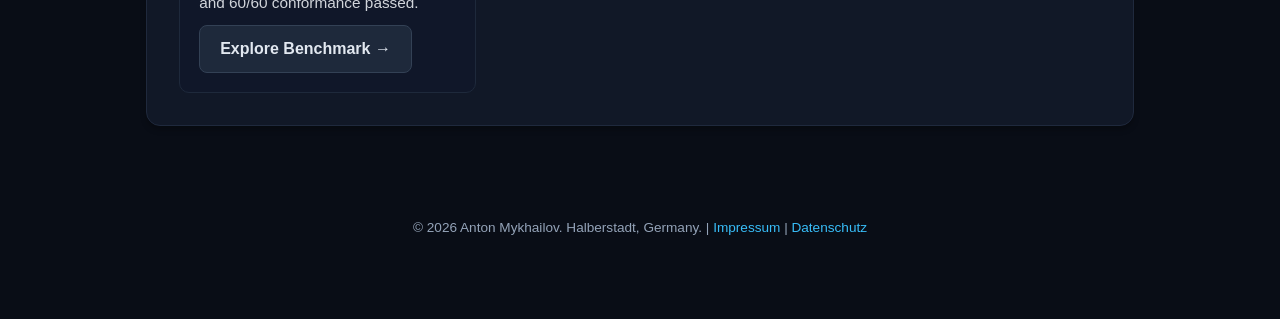
==== commit a202c4b5: "feat(v1.5.0): publish stable release v1.5.0 and vocabulary.html with 110 language tables" ====
--- a/tdscript/index.html
+++ b/tdscript/index.html
@@ -4,7 +4,7 @@
   <meta charset="UTF-8">
   <meta name="viewport" content="width=device-width, initial-scale=1.0">
   <title>TDscript Ecosystem — Independent Scripting Language, Studio IDE & Hardware Orchestration</title>
-  <meta name="description" content="TDscript: Standalone deterministic programming language, TDscript Studio IDE, and device orchestration platform for microchips, robotics, and industrial IoT (v1.4.0 Core 1.1 & v1.0.1 Legacy)." />
+  <meta name="description" content="TDscript: Standalone deterministic programming language, TDscript Studio IDE, and device orchestration platform for microchips, robotics, and industrial IoT (v1.5.0 Core 1.1 & v1.0.1 Legacy)." />
   <link rel="stylesheet" href="../css/style.css">
   <link rel="help" type="text/plain" href="../llms.txt" title="LLM context file" />
 </head>
@@ -29,6 +29,7 @@
       <a href="index.html" class="active">🏠 Обзор экосистемы</a>
       <a href="ai-language.html">🤖 Язык для ИИ</a>
       <a href="language.html">📖 Спецификация</a>
+      <a href="vocabulary.html">🔤 Лексика (110 языков)</a>
       <a href="grammar.gbnf" target="_blank">📐 GBNF-грамматика</a>
       <a href="examples.html">💡 10 задач</a>
       <a href="studio.html">📦 Студия и Загрузки</a>
@@ -49,12 +50,12 @@
       
       <!-- СЕКЦИЯ 1: ОБЗОР -->
       <section class="card">
-        <h2>⚡ О языке и платформе TDscript <span class="badge badge-accent">Спецификация Core 1.1 / Релиз v1.4.0</span></h2>
+        <h2>⚡ О языке и платформе TDscript <span class="badge badge-accent">Спецификация Core 1.1 / Релиз v1.5.0</span></h2>
         <p>
           <strong>TDscript</strong> — это самостоятельный, полнофункциональный встраиваемый язык программирования и открытая программная экосистема, созданная Антоном Михайловым. 
         </p>
         <p>
-          <strong>История и архитектурная независимость:</strong> В начале 2024 года первая базовая версия (Core 1.0 / v1.0.1) проектировалась как внутренний командный интерпретатор для Android-лаунчера Tdroid. Однако строгие требования к аппаратному управлению микросхемами (I2C, SPI, UART, CAN), промышленной телеметрии (Modbus TCP/RTU, ПЛК), робототехнике (ROS 2) и автономной самопочинке кода локальными нейросетями привели к полному выделению TDscript в <strong>самостоятельный универсальный язык программирования и платформу оркестрации аппаратуры (Спецификация Core 1.1, релиз v1.4.0)</strong>.
+          <strong>История и архитектурная независимость:</strong> В начале 2024 года первая базовая версия (Core 1.0 / v1.0.1) проектировалась как внутренний командный интерпретатор для Android-лаунчера Tdroid. Однако строгие требования к аппаратному управлению микросхемами (I2C, SPI, UART, CAN), промышленной телеметрии (Modbus TCP/RTU, ПЛК), робототехнике (ROS 2) и автономной самопочинке кода локальными нейросетями привели к полному выделению TDscript в <strong>самостоятельный универсальный язык программирования и платформу оркестрации аппаратуры (Спецификация Core 1.1, релиз v1.5.0)</strong>.
         </p>
 
         <div class="callout callout-blue" style="margin: 1rem 0;">
@@ -69,12 +70,12 @@
 
         <div class="callout callout-green">
           <strong>Иерархия версий языка:</strong>
-          <br>• <strong>TDscript v1.4.0 / Core 1.1 (Production-ready для встраиваемой оркестрации / Modern AI-First):</strong> основной релиз. Поддерживает hex-литералы (<code>0x76</code>, <code>0xD0</code>), индексацию <code>ByteArray[i]</code>, интерполяцию переменных в <code>LString</code> (запрет конкатенации <code>+</code>), сторожевой таймер <code>WATCHDOG</code>, пространственную песочницу <code>CapabilityScope</code> и формальную GBNF-грамматику.
+          <br>• <strong>TDscript v1.5.0 / Core 1.1 (Production-ready для встраиваемой оркестрации / Modern AI-First):</strong> основной релиз. Поддерживает hex-литералы (<code>0x76</code>, <code>0xD0</code>), индексацию <code>ByteArray[i]</code>, интерполяцию переменных в <code>LString</code> (запрет конкатенации <code>+</code>), сторожевой таймер <code>WATCHDOG</code>, пространственную песочницу <code>CapabilityScope</code> и формальную GBNF-грамматику.
           <br>• <strong>TDscript v1.0.1 / Core 1.0 (Архивная / Legacy Stable):</strong> ранняя редакция 2024 года, сохраняемая для 100% обратной совместимости старых скриптов в мобильном лаунчере Tdroid (десятичные адреса регистров, базовый LString без интерполяции, полный JSON ошибок).
         </div>
 
         <pre><code>┌────────────────────────────────────────────────────────────────────────┐
-│                   TDSCRIPT CORE ENGINE (v1.4.0 / Core 1.1)             │
+│                   TDSCRIPT CORE ENGINE (v1.5.0 / Core 1.1)             │
 │  Лексер (109 языков) • Парсер • GBNF • Step Limit (10M) • HostSPI / VM │
 └───────────────────────────────────┬────────────────────────────────────┘
                                     │ CapabilityScope & Watchdog Fail-Safe
@@ -92,9 +93,9 @@
 
       <!-- СЕКЦИЯ 2: МАТРИЦА СРАВНЕНИЯ ВЕРСИЙ -->
       <section class="card">
-        <h2>⚖️ Сравнение версий: v1.4.0 (Core 1.1) против v1.0.1 (Legacy)</h2>
-        <p>
-          Вся архитектурная эволюция языка проводилась с сохранением строгой преемственности. Ниже приведена матрица различий между классическим ядром v1.0.1 и современным v1.4.0:
+        <h2>⚖️ Сравнение версий: v1.5.0 (Core 1.1) против v1.0.1 (Legacy)</h2>
+        <p>
+          Вся архитектурная эволюция языка проводилась с сохранением строгой преемственности. Ниже приведена матрица различий между классическим ядром v1.0.1 и современным v1.5.0:
         </p>
         
         <div class="table-wrapper">
@@ -103,7 +104,7 @@
               <tr>
                 <th>Возможность / Подсистема</th>
                 <th>TDscript v1.0.1 (Архивная / Tdroid Legacy)</th>
-                <th>TDscript v1.4.0 / Core 1.1 (Современный стандарт / Студия &amp; AI)</th>
+                <th>TDscript v1.5.0 / Core 1.1 (Современный стандарт / Студия &amp; AI)</th>
               </tr>
             </thead>
             <tbody>
@@ -146,6 +147,21 @@
                 <td><strong>Формат ошибок для ИИ</strong></td>
                 <td>Многострочный подробный JSON <code>CompilerErrorDiagnostic</code></td>
                 <td>Компактная строка ремонта <code>E104@1:5 exp=0x76 got=0x68</code> + GBNF-грамматика</td>
+              </tr>
+              <tr>
+                <td><strong>Управление циклами</strong></td>
+                <td>Только цикл <code>while</code> (без операторов прерывания)</td>
+                <td>Операторы <code>break</code> (прервать) и <code>continue</code> (продолжить) с нулевыми накладными расходами</td>
+              </tr>
+              <tr>
+                <td><strong>Мультиязычность и лексика</strong></td>
+                <td>Фиксированные ключевые слова (3 языка) с сокращениями</td>
+                <td><strong>110 языков</strong> (109 ISO + <code>language: ai;</code>), слова без невнятных сокращений (<code>переменная</code>, <code>печать</code>)</td>
+              </tr>
+              <tr>
+                <td><strong>Bluetooth / BLE</strong></td>
+                <td>Только модуль <code>BT</code></td>
+                <td>Унифицированная диспетчеризация <code>BT.*</code> и алиас <code>BLE.*</code> (<code>BLE.connect()</code>)</td>
               </tr>
             </tbody>
           </table>
@@ -166,9 +182,16 @@
           <div class="feature-box">
             <h4><a href="language.html">📖 Спецификация языка</a></h4>
             <p>
-              Полный синтаксис, типы данных, встроенные модули I2C, PLC, BLE, NET, WATCHDOG, матрица 16 прав доступа и правила работы с LString в v1.4.0 и v1.0.1.
+              Полный синтаксис, типы данных, встроенные модули I2C, PLC, BLE, NET, WATCHDOG, матрица 16 прав доступа и правила работы с LString в v1.5.0 и v1.0.1.
             </p>
             <a href="language.html" class="btn-secondary" style="margin-top: 0.6rem;">Читать спецификацию →</a>
+          </div>
+          <div class="feature-box" style="border: 1px solid #38bdf8;">
+            <h4><a href="vocabulary.html">🔤 Лексический справочник (110 языков)</a></h4>
+            <p>
+              Полная таблица соответствия 10 ключевых слов (let, var, if, else, while, break, continue, true, false, null) и print для 109 человеческих языков (ISO 639) и AI-First режима.
+            </p>
+            <a href="vocabulary.html" class="btn-secondary" style="margin-top: 0.6rem;">Открыть словарь 110 языков →</a>
           </div>
           <div class="feature-box" style="border-left: 3px solid #f59e0b;">
             <h4><a href="grammar.gbnf" target="_blank" style="color: #f59e0b;">📐 Формальная GBNF-грамматика</a></h4>
@@ -208,12 +231,12 @@
       
       <!-- SECTION 1: ABOUT -->
       <section class="card">
-        <h2>⚡ About TDscript Platform <span class="badge badge-accent">Core 1.1 Specification / Release v1.4.0</span></h2>
+        <h2>⚡ About TDscript Platform <span class="badge badge-accent">Core 1.1 Specification / Release v1.5.0</span></h2>
         <p>
           <strong>TDscript</strong> is an independent, full-fledged embedded programming language and open software ecosystem created by Anton Mykhailov.
         </p>
         <p>
-          <strong>History &amp; Architectural Independence:</strong> In early 2024, the initial dialect (Core 1.0 / v1.0.1) was designed as an internal terminal command engine for the Tdroid Android launcher. However, physical hardware orchestration demands (I2C, SPI, UART, CAN), industrial telemetry (Modbus TCP/RTU, PLCs), robotics (ROS 2), and autonomous closed-loop AI agent code repair led to the complete emergence of TDscript as an <strong>autonomous universal programming language &amp; device orchestration platform (Core 1.1 Specification, Release v1.4.0)</strong>.
+          <strong>History &amp; Architectural Independence:</strong> In early 2024, the initial dialect (Core 1.0 / v1.0.1) was designed as an internal terminal command engine for the Tdroid Android launcher. However, physical hardware orchestration demands (I2C, SPI, UART, CAN), industrial telemetry (Modbus TCP/RTU, PLCs), robotics (ROS 2), and autonomous closed-loop AI agent code repair led to the complete emergence of TDscript as an <strong>autonomous universal programming language &amp; device orchestration platform (Core 1.1 Specification, Release v1.5.0)</strong>.
         </p>
 
         <div class="callout callout-blue" style="margin: 1rem 0;">
@@ -228,12 +251,12 @@
 
         <div class="callout callout-green">
           <strong>Language Version Hierarchy:</strong>
-          <br>• <strong>TDscript v1.4.0 / Core 1.1 (Current Production Standard / AI-First):</strong> Primary production release. Supports hex literals (<code>0x76</code>, <code>0xD0</code>), <code>ByteArray[i]</code> indexing, scoped <code>LString</code> variable interpolation (concatenation <code>+</code> prohibited), <code>WATCHDOG</code> timer, <code>CapabilityScope</code> sandboxing, and formal GBNF grammar.
+          <br>• <strong>TDscript v1.5.0 / Core 1.1 (Current Production Standard / AI-First):</strong> Primary production release. Supports hex literals (<code>0x76</code>, <code>0xD0</code>), <code>ByteArray[i]</code> indexing, scoped <code>LString</code> variable interpolation (concatenation <code>+</code> prohibited), <code>WATCHDOG</code> timer, <code>CapabilityScope</code> sandboxing, and formal GBNF grammar.
           <br>• <strong>TDscript v1.0.1 / Core 1.0 (Archival / Legacy Stable):</strong> Early foundational 2024 dialect preserved for 100% backwards compatibility of legacy scripts in the Tdroid mobile launcher (decimal-only register addresses, basic LString without interpolation, full JSON diagnostics).
         </div>
 
         <pre><code>┌────────────────────────────────────────────────────────────────────────┐
-│                   TDSCRIPT CORE ENGINE (v1.4.0 / Core 1.1)             │
+│                   TDSCRIPT CORE ENGINE (v1.5.0 / Core 1.1)             │
 │  Lexer (109 langs) • Parser • GBNF • Step Limit (10M) • HostSPI / VM   │
 └───────────────────────────────────┬────────────────────────────────────┘
                                     │ CapabilityScope & Watchdog Fail-Safe
@@ -251,14 +274,14 @@
 
       <!-- SECTION 2: VERSION COMPARISON -->
       <section class="card">
-        <h2>⚖️ Version Comparison: v1.4.0 (Core 1.1) vs v1.0.1 (Legacy)</h2>
+        <h2>⚖️ Version Comparison: v1.5.0 (Core 1.1) vs v1.0.1 (Legacy)</h2>
         <div class="table-wrapper">
           <table>
             <thead>
               <tr>
                 <th>Feature / Subsystem</th>
                 <th>TDscript v1.0.1 (Legacy / Tdroid Archive)</th>
-                <th>TDscript v1.4.0 / Core 1.1 (Modern Standard / Studio &amp; AI)</th>
+                <th>TDscript v1.5.0 / Core 1.1 (Modern Standard / Studio &amp; AI)</th>
               </tr>
             </thead>
             <tbody>
@@ -318,8 +341,15 @@
           </div>
           <div class="feature-box">
             <h4><a href="language.html">📖 Language Specification</a></h4>
-            <p>Comprehensive syntax guide, types, I2C/PLC/BLE modules, 16 capabilities, and LString rules across v1.4.0 and v1.0.1.</p>
+            <p>Comprehensive syntax guide, types, I2C/PLC/BLE modules, 16 capabilities, and LString rules across v1.5.0 and v1.0.1.</p>
             <a href="language.html" class="btn-secondary" style="margin-top: 0.6rem;">Read Specification →</a>
+          </div>
+          <div class="feature-box" style="border: 1px solid #38bdf8;">
+            <h4><a href="vocabulary.html">🔤 Vocabulary (110 Languages)</a></h4>
+            <p>
+              Full concordance table of the 10 core keywords (let, var, if, else, while, break, continue, true, false, null) and print for 109 human ISO languages and AI-First mode.
+            </p>
+            <a href="vocabulary.html" class="btn-secondary" style="margin-top: 0.6rem;">Explore 110 Languages →</a>
           </div>
           <div class="feature-box" style="border-left: 3px solid #f59e0b;">
             <h4><a href="grammar.gbnf" target="_blank" style="color: #f59e0b;">📐 Formal GBNF Grammar</a></h4>
@@ -350,12 +380,12 @@
       
       <!-- SEKTION 1: ÜBERBLICK -->
       <section class="card">
-        <h2>⚡ Über die TDscript-Plattform <span class="badge badge-accent">Core 1.1 Spezifikation / Release v1.4.0</span></h2>
+        <h2>⚡ Über die TDscript-Plattform <span class="badge badge-accent">Core 1.1 Spezifikation / Release v1.5.0</span></h2>
         <p>
           <strong>TDscript</strong> ist eine eigenständige, vollwertige eingebettete Programmiersprache und ein offenes Software-Ökosystem von Anton Mykhailov für <strong>Geräte- und Chip-Orchestrierung</strong>.
         </p>
         <p>
-          <strong>Historische Evolution &amp; Unabhängigkeit:</strong> Anfang 2024 entstand die Basisversion (Core 1.0 / v1.0.1) als interner Terminalbefehls-Interpreter für den Android-Launcher Tdroid. Durch die steigenden Anforderungen an physikalische Busse (I2C, SPI, UART, CAN), SPS-Steuerungen (Modbus TCP/RTU), Robotik (ROS 2) und autonome KI-Agenten entwickelte sich TDscript zu einer <strong>vollständig unabhängigen universellen Programmiersprache (Spezifikation Core 1.1, Release v1.4.0)</strong>.
+          <strong>Historische Evolution &amp; Unabhängigkeit:</strong> Anfang 2024 entstand die Basisversion (Core 1.0 / v1.0.1) als interner Terminalbefehls-Interpreter für den Android-Launcher Tdroid. Durch die steigenden Anforderungen an physikalische Busse (I2C, SPI, UART, CAN), SPS-Steuerungen (Modbus TCP/RTU), Robotik (ROS 2) und autonome KI-Agenten entwickelte sich TDscript zu einer <strong>vollständig unabhängigen universellen Programmiersprache (Spezifikation Core 1.1, Release v1.5.0)</strong>.
         </p>
 
         <div class="callout callout-blue" style="margin: 1rem 0;">
@@ -370,21 +400,21 @@
 
         <div class="callout callout-green">
           <strong>Hierarchie der Sprachversionen:</strong>
-          <br>• <strong>TDscript v1.4.0 / Core 1.1 (Aktueller Industriestandard / AI-First):</strong> Hauptproduktions-Release. Enthält native Hexadezimal-Literale (<code>0x76</code>), <code>ByteArray[i]</code>-Indexierung, Variablen-Interpolation in <code>LString</code>, Watchdog und formale GBNF-Grammatik.
+          <br>• <strong>TDscript v1.5.0 / Core 1.1 (Aktueller Industriestandard / AI-First):</strong> Hauptproduktions-Release. Enthält native Hexadezimal-Literale (<code>0x76</code>), <code>ByteArray[i]</code>-Indexierung, Variablen-Interpolation in <code>LString</code>, Watchdog und formale GBNF-Grammatik.
           <br>• <strong>TDscript v1.0.1 / Core 1.0 (Archiviert / Legacy-Stabil):</strong> Ursprüngliche Version (2024), aktiv im mobilen Launcher Tdroid für 100% Abwärtskompatibilität (Dezimalregister, Standard-LString, Voll-JSON).
         </div>
       </section>
 
       <!-- SEKTION 2: VERGLEICHSTABELLE -->
       <section class="card">
-        <h2>⚖️ Versionsvergleich: v1.4.0 (Core 1.1) vs v1.0.1 (Legacy)</h2>
+        <h2>⚖️ Versionsvergleich: v1.5.0 (Core 1.1) vs v1.0.1 (Legacy)</h2>
         <div class="table-wrapper">
           <table>
             <thead>
               <tr>
                 <th>Funktion / Subsystem</th>
                 <th>TDscript v1.0.1 (Legacy / Tdroid)</th>
-                <th>TDscript v1.4.0 / Core 1.1 (Moderner Standard / Studio &amp; KI)</th>
+                <th>TDscript v1.5.0 / Core 1.1 (Moderner Standard / Studio &amp; KI)</th>
               </tr>
             </thead>
             <tbody>
@@ -447,6 +477,13 @@
             <p>Vollständige Syntaxreferenz, Datentypen, I2C/SPS/BLE-Module, Sicherheitsmatrix und LString-Regeln.</p>
             <a href="language.html" class="btn-secondary" style="margin-top: 0.6rem;">Spezifikation lesen →</a>
           </div>
+          <div class="feature-box" style="border: 1px solid #38bdf8;">
+            <h4><a href="vocabulary.html">🔤 Vokabular (110 Sprachen)</a></h4>
+            <p>
+              Vollständige Tabelle der 10 Kern-Schlüsselwörter und print für 109 menschliche Sprachen und den KI-Modus.
+            </p>
+            <a href="vocabulary.html" class="btn-secondary" style="margin-top: 0.6rem;">110 Sprachen öffnen →</a>
+          </div>
           <div class="feature-box" style="border-left: 3px solid #f59e0b;">
             <h4><a href="grammar.gbnf" target="_blank" style="color: #f59e0b;">📐 Formale GBNF-Grammatik</a></h4>
             <p>Offizielle GBNF-Grammatikdatei für determiniertes Decoding mit <code>llama.cpp</code>, Ollama und LM Studio.</p>
@@ -476,12 +513,12 @@
       
       <!-- СЕКЦІЯ 1: ОГЛЯД -->
       <section class="card">
-        <h2>⚡ Про мову та платформу TDscript <span class="badge badge-accent">Специфікація Core 1.1 / Реліз v1.4.0</span></h2>
+        <h2>⚡ Про мову та платформу TDscript <span class="badge badge-accent">Специфікація Core 1.1 / Реліз v1.5.0</span></h2>
         <p>
           <strong>TDscript</strong> — це самостійна, повнофункціональна вбудована мова програмування та відкрита програмна екосистема від Антона Михайлова.
         </p>
         <p>
-          <strong>Історія та архітектурна незалежність:</strong> На початку 2024 року базова версія (Core 1.0 / v1.0.1) створювалася як внутрішній інтерпретатор термінальних команд лаунчера Tdroid. Проте вимоги до прямого апаратного контролю мікросхем (I2C, SPI, UART, CAN), промислової телеметрії (Modbus TCP/RTU, ПЛК), робототехніки (ROS 2) та автономного самовідновлення коду локальними нейромережами перетворили TDscript на <strong>повноцінну незалежну платформу програмування (Специфікація Core 1.1, реліз v1.4.0)</strong>.
+          <strong>Історія та архітектурна незалежність:</strong> На початку 2024 року базова версія (Core 1.0 / v1.0.1) створювалася як внутрішній інтерпретатор термінальних команд лаунчера Tdroid. Проте вимоги до прямого апаратного контролю мікросхем (I2C, SPI, UART, CAN), промислової телеметрії (Modbus TCP/RTU, ПЛК), робототехніки (ROS 2) та автономного самовідновлення коду локальними нейромережами перетворили TDscript на <strong>повноцінну незалежну платформу програмування (Специфікація Core 1.1, реліз v1.5.0)</strong>.
         </p>
 
         <div class="callout callout-blue" style="margin: 1rem 0;">
@@ -496,21 +533,21 @@
 
         <div class="callout callout-green">
           <strong>Ієрархія версій мови:</strong>
-          <br>• <strong>TDscript v1.4.0 / Core 1.1 (Сучасний промисловий стандарт / AI-First):</strong> головний робочий реліз. Включає hex-літерали (<code>0x76</code>, <code>0xD0</code>), індексацію <code>ByteArray[i]</code>, інтерполяцію <code>LString</code>, сторож <code>WATCHDOG</code>, пісочницю <code>CapabilityScope</code> та GBNF-граматику.
+          <br>• <strong>TDscript v1.5.0 / Core 1.1 (Сучасний промисловий стандарт / AI-First):</strong> головний робочий реліз. Включає hex-літерали (<code>0x76</code>, <code>0xD0</code>), індексацію <code>ByteArray[i]</code>, інтерполяцію <code>LString</code>, сторож <code>WATCHDOG</code>, пісочницю <code>CapabilityScope</code> та GBNF-граматику.
           <br>• <strong>TDscript v1.0.1 / Core 1.0 (Архівна / Legacy Stable):</strong> рання базова редакція 2024 року, збережена для 100% сумісності старих скриптів у мобільному лаунчері Tdroid (десяткові адреси, базовий LString, повний JSON помилок).
         </div>
       </section>
 
       <!-- СЕКЦІЯ 2: ТАБЛИЦЯ ПОРІВНЯННЯ -->
       <section class="card">
-        <h2>⚖️ Порівняння версій: v1.4.0 (Core 1.1) проти v1.0.1 (Legacy)</h2>
+        <h2>⚖️ Порівняння версій: v1.5.0 (Core 1.1) проти v1.0.1 (Legacy)</h2>
         <div class="table-wrapper">
           <table>
             <thead>
               <tr>
                 <th>Можливість / Підсистема</th>
                 <th>TDscript v1.0.1 (Архівна / Tdroid Legacy)</th>
-                <th>TDscript v1.4.0 / Core 1.1 (Сучасний стандарт / Студія &amp; ШІ)</th>
+                <th>TDscript v1.5.0 / Core 1.1 (Сучасний стандарт / Студія &amp; ШІ)</th>
               </tr>
             </thead>
             <tbody>
@@ -553,6 +590,21 @@
                 <td><strong>Формат помилок для ШІ</strong></td>
                 <td>Багаторядковий детальний JSON</td>
                 <td>Компактний рядок ремонту <code>E104@1:5 exp=0x76 got=0x68</code> + GBNF-граматика</td>
+              </tr>
+              <tr>
+                <td><strong>Керування циклами</strong></td>
+                <td>Лише цикл <code>while</code> (без break/continue)</td>
+                <td>Оператори <code>break</code> (перервати) та <code>continue</code> (продовжити) з нульовими накладними витратами</td>
+              </tr>
+              <tr>
+                <td><strong>Багатомовність і лексика</strong></td>
+                <td>Фіксовані ключові слова (3 мови) зі скороченнями</td>
+                <td><strong>110 мов</strong> (109 ISO + <code>language: ai;</code>), зрозумілі слова без скорочень (<code>змінна</code>, <code>друк</code>)</td>
+              </tr>
+              <tr>
+                <td><strong>Bluetooth / BLE</strong></td>
+                <td>Тільки модуль <code>BT</code></td>
+                <td>Уніфікована диспетчеризація <code>BT.*</code> та аліас <code>BLE.*</code> (<code>BLE.connect()</code>)</td>
               </tr>
             </tbody>
           </table>
@@ -573,6 +625,13 @@
             <p>Повний синтаксис, типи даних, вбудовані модулі I2C, PLC, BLE, NET, WATCHDOG та правила LString.</p>
             <a href="language.html" class="btn-secondary" style="margin-top: 0.6rem;">Читати специфікацію →</a>
           </div>
+          <div class="feature-box" style="border: 1px solid #38bdf8;">
+            <h4><a href="vocabulary.html">🔤 Лексичний довідник (110 мов)</a></h4>
+            <p>
+              Повна таблиця відповідності 10 ключових слів (let, var, if, else, while, break, continue, true, false, null) та print для 109 мов світу та AI-First режиму.
+            </p>
+            <a href="vocabulary.html" class="btn-secondary" style="margin-top: 0.6rem;">Відкрити словник 110 мов →</a>
+          </div>
           <div class="feature-box" style="border-left: 3px solid #f59e0b;">
             <h4><a href="grammar.gbnf" target="_blank" style="color: #f59e0b;">📐 Формальна GBNF-граматика</a></h4>
             <p>Еталонна граматика TDscript Core 1.1 для детермінованого декодування в <code>llama.cpp</code>, Ollama та LM Studio.</p>
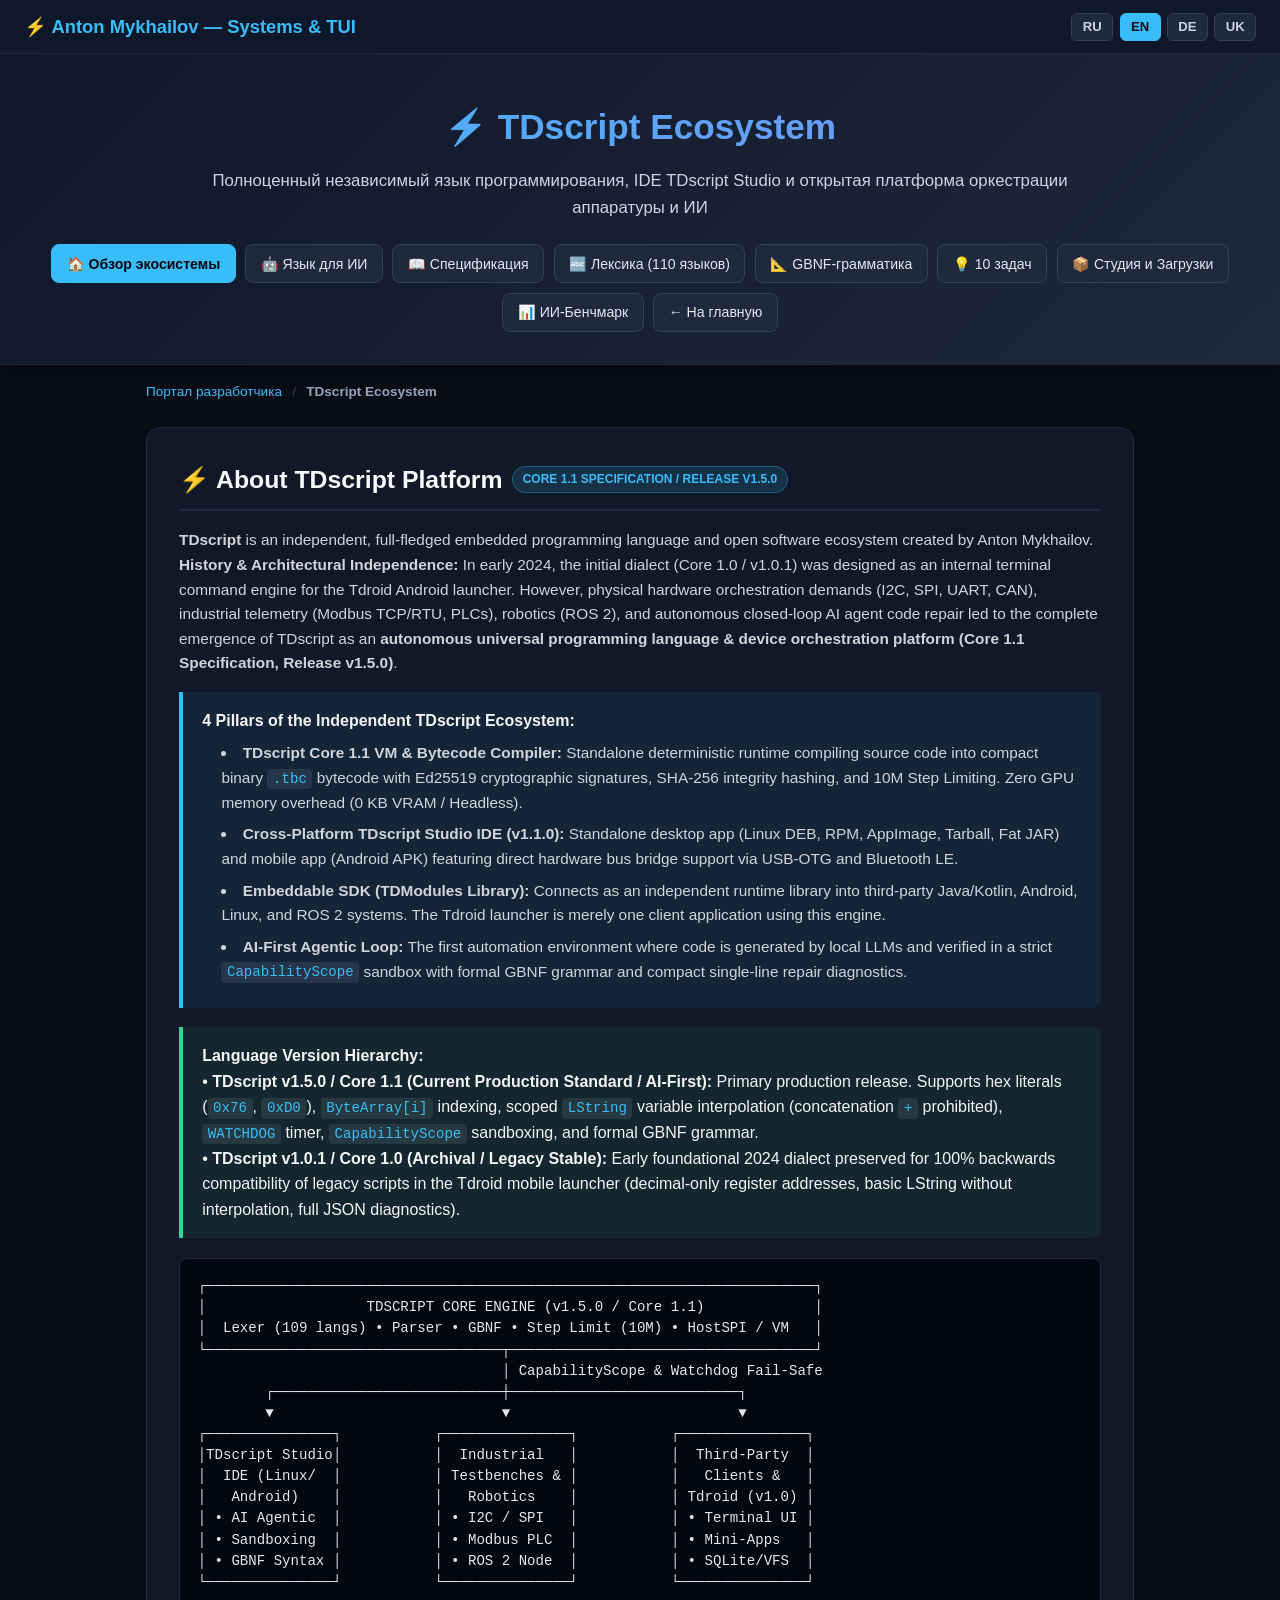
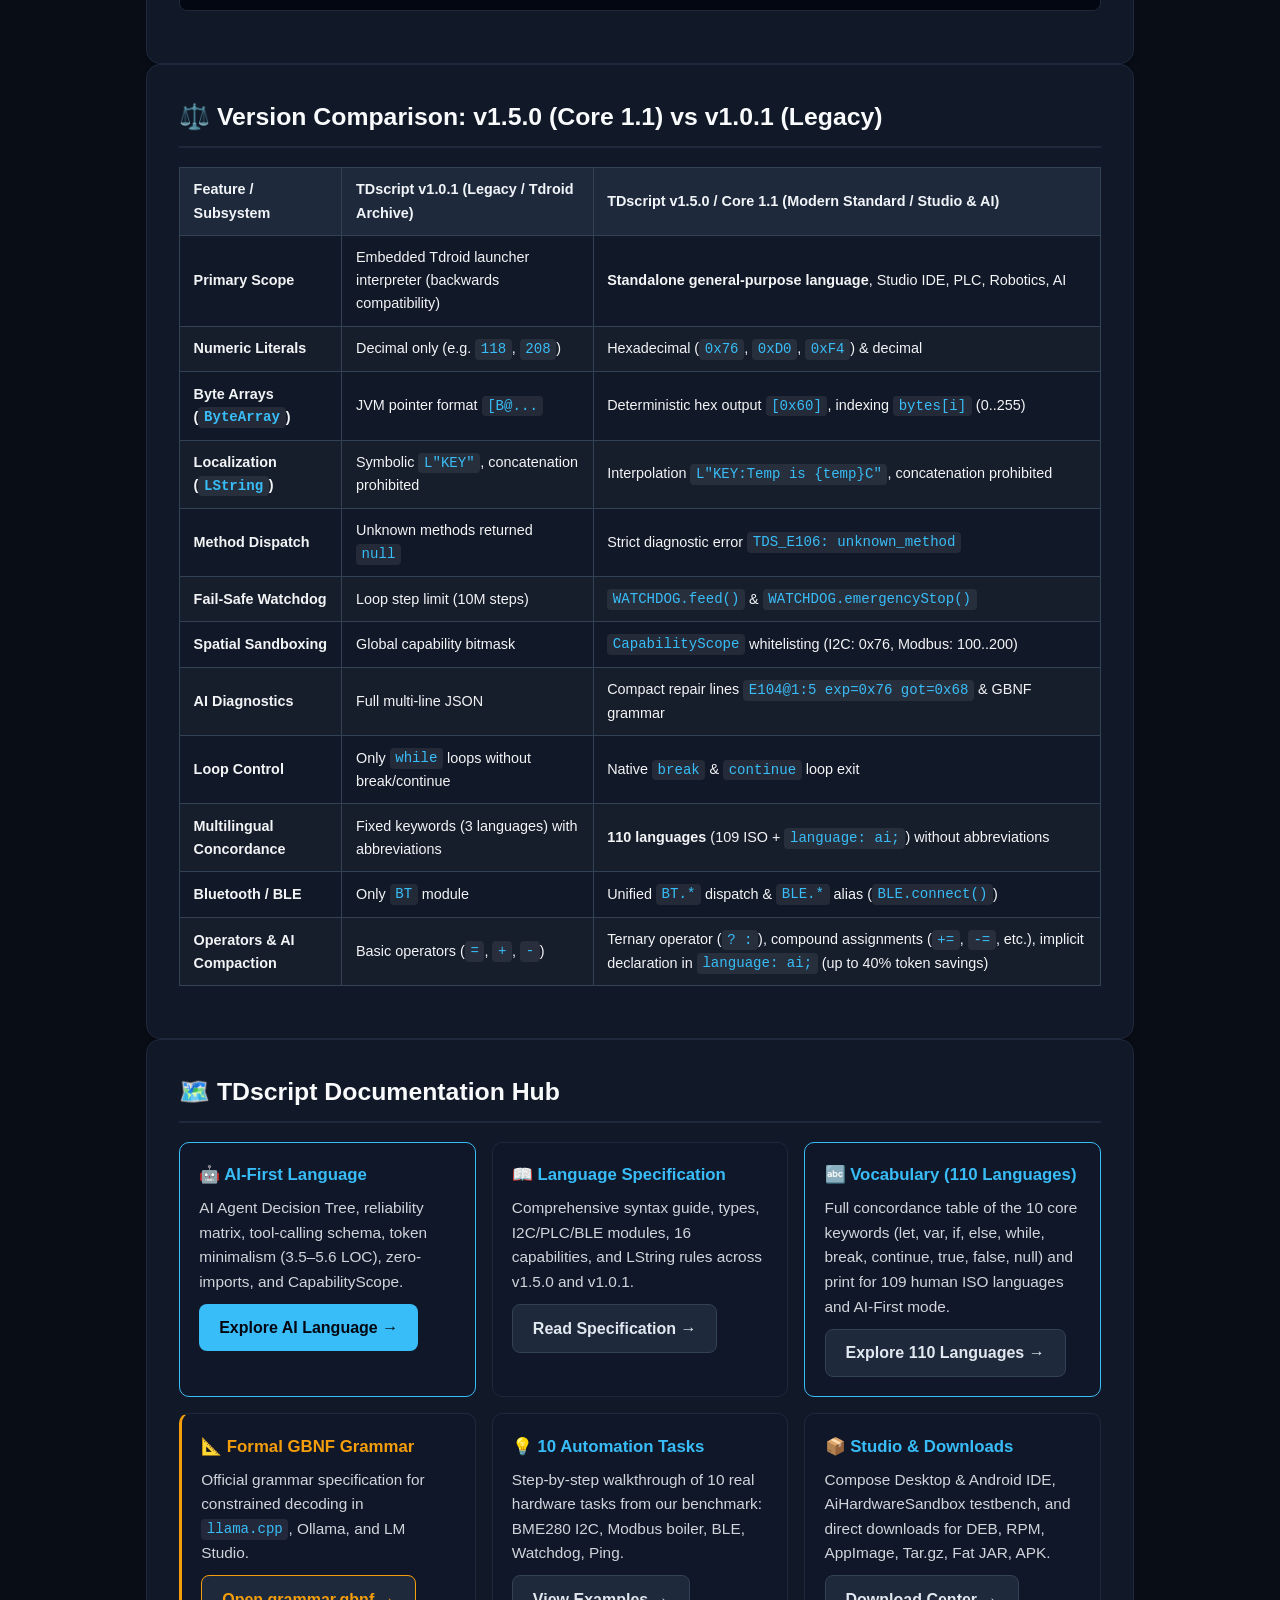
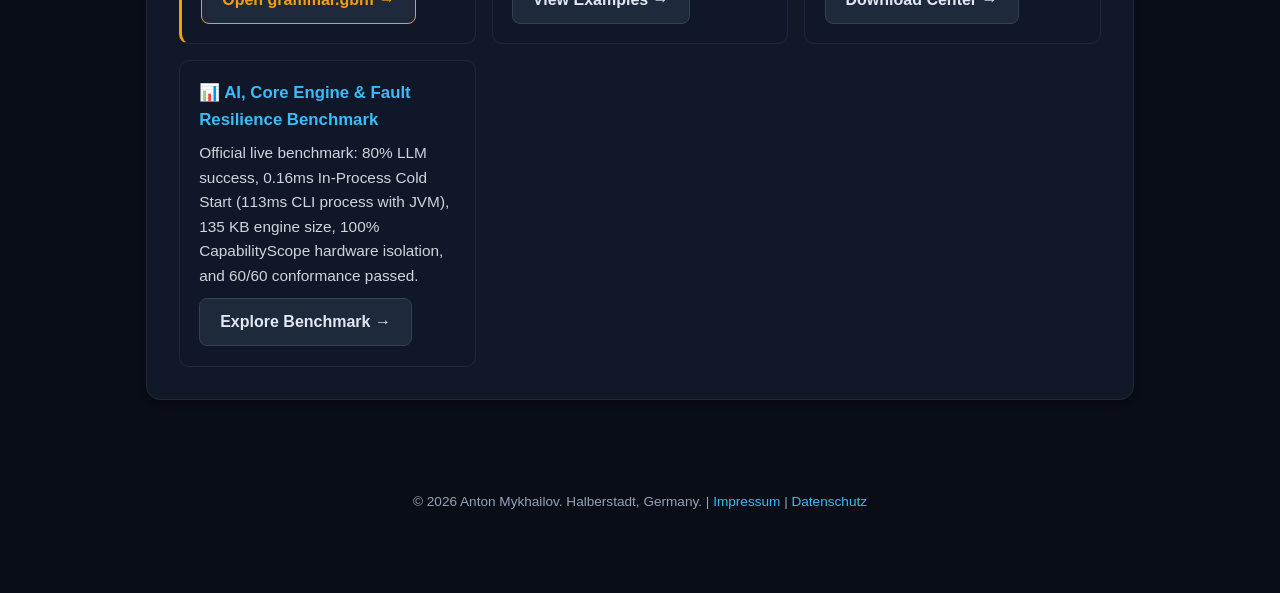
==== commit a4c0beaa: "feat(v1.5.0): document ternary operator, compound assignments, and AI token optimizations" ====
--- a/tdscript/index.html
+++ b/tdscript/index.html
@@ -163,6 +163,11 @@
                 <td>Только модуль <code>BT</code></td>
                 <td>Унифицированная диспетчеризация <code>BT.*</code> и алиас <code>BLE.*</code> (<code>BLE.connect()</code>)</td>
               </tr>
+              <tr>
+                <td><strong>Операторы и сжатие для ИИ</strong></td>
+                <td>Базовые операторы (<code>=</code>, <code>+</code>, <code>-</code>)</td>
+                <td>Тернарный оператор (<code>? :</code>), составные присваивания (<code>+=</code>, <code>-=</code>, <code>*=</code>, <code>/=</code>, <code>%=</code>), авто-декларация в <code>language: ai;</code> (до 40% экономии токенов)</td>
+              </tr>
             </tbody>
           </table>
         </div>
@@ -325,6 +330,26 @@
                 <td>Full multi-line JSON</td>
                 <td>Compact repair lines <code>E104@1:5 exp=0x76 got=0x68</code> & GBNF grammar</td>
               </tr>
+              <tr>
+                <td><strong>Loop Control</strong></td>
+                <td>Only <code>while</code> loops without break/continue</td>
+                <td>Native <code>break</code> &amp; <code>continue</code> loop exit</td>
+              </tr>
+              <tr>
+                <td><strong>Multilingual Concordance</strong></td>
+                <td>Fixed keywords (3 languages) with abbreviations</td>
+                <td><strong>110 languages</strong> (109 ISO + <code>language: ai;</code>) without abbreviations</td>
+              </tr>
+              <tr>
+                <td><strong>Bluetooth / BLE</strong></td>
+                <td>Only <code>BT</code> module</td>
+                <td>Unified <code>BT.*</code> dispatch &amp; <code>BLE.*</code> alias (<code>BLE.connect()</code>)</td>
+              </tr>
+              <tr>
+                <td><strong>Operators &amp; AI Compaction</strong></td>
+                <td>Basic operators (<code>=</code>, <code>+</code>, <code>-</code>)</td>
+                <td>Ternary operator (<code>? :</code>), compound assignments (<code>+=</code>, <code>-=</code>, etc.), implicit declaration in <code>language: ai;</code> (up to 40% token savings)</td>
+              </tr>
             </tbody>
           </table>
         </div>
@@ -458,6 +483,26 @@
                 <td>Ausführliches mehrzeiliges JSON</td>
                 <td>Kompakte Reparaturzeile <code>E104@1:5 exp=0x76 got=0x68</code> &amp; GBNF-Grammatik</td>
               </tr>
+              <tr>
+                <td><strong>Schleifensteuerung</strong></td>
+                <td>Nur <code>while</code>-Schleifen ohne break/continue</td>
+                <td>Schlüsselwörter <code>break</code> und <code>continue</code></td>
+              </tr>
+              <tr>
+                <td><strong>Mehrsprachigkeit</strong></td>
+                <td>Feste Schlüsselwörter (3 Sprachen)</td>
+                <td><strong>110 Sprachen</strong> (109 ISO + <code>language: ai;</code>) ohne Abkürzungen</td>
+              </tr>
+              <tr>
+                <td><strong>Bluetooth / BLE</strong></td>
+                <td>Nur <code>BT</code>-Modul</td>
+                <td>Einheitliche <code>BT.*</code>- und <code>BLE.*</code>-Aliase</td>
+              </tr>
+              <tr>
+                <td><strong>Operatoren &amp; KI-Kompression</strong></td>
+                <td>Basis-Operatoren (<code>=</code>, <code>+</code>, <code>-</code>)</td>
+                <td>Ternärer Operator (<code>? :</code>), verbundene Zuweisungen (<code>+=</code>, <code>-=</code> etc.), implizite Deklaration in <code>language: ai;</code> (bis zu 40% Token-Ersparnis)</td>
+              </tr>
             </tbody>
           </table>
         </div>
@@ -606,6 +651,11 @@
                 <td>Тільки модуль <code>BT</code></td>
                 <td>Уніфікована диспетчеризація <code>BT.*</code> та аліас <code>BLE.*</code> (<code>BLE.connect()</code>)</td>
               </tr>
+              <tr>
+                <td><strong>Оператори та стиснення для ШІ</strong></td>
+                <td>Базові оператори (<code>=</code>, <code>+</code>, <code>-</code>)</td>
+                <td>Тернарний оператор (<code>? :</code>), складені присвоєння (<code>+=</code>, <code>-=</code>, <code>*=</code>, <code>/=</code>, <code>%=</code>), авто-декларація у <code>language: ai;</code> (до 40% економії токенів)</td>
+              </tr>
             </tbody>
           </table>
         </div>
